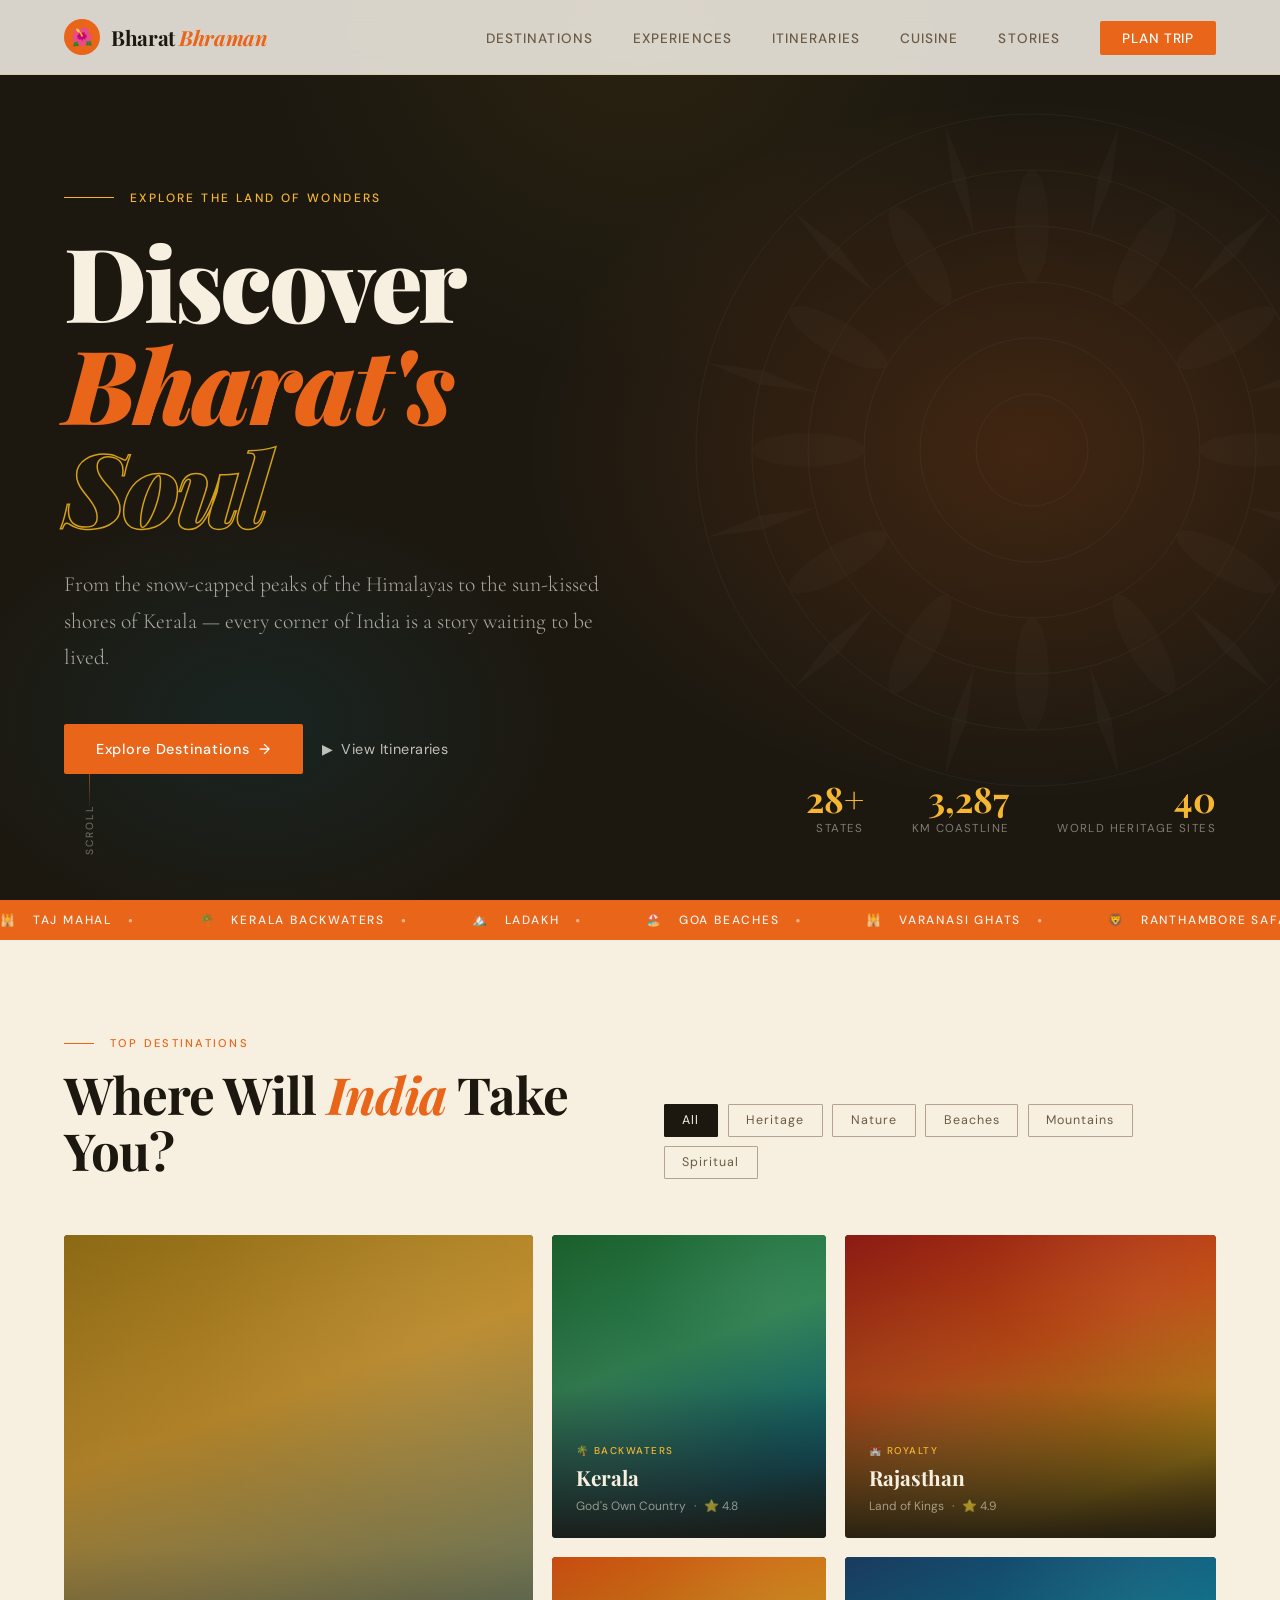
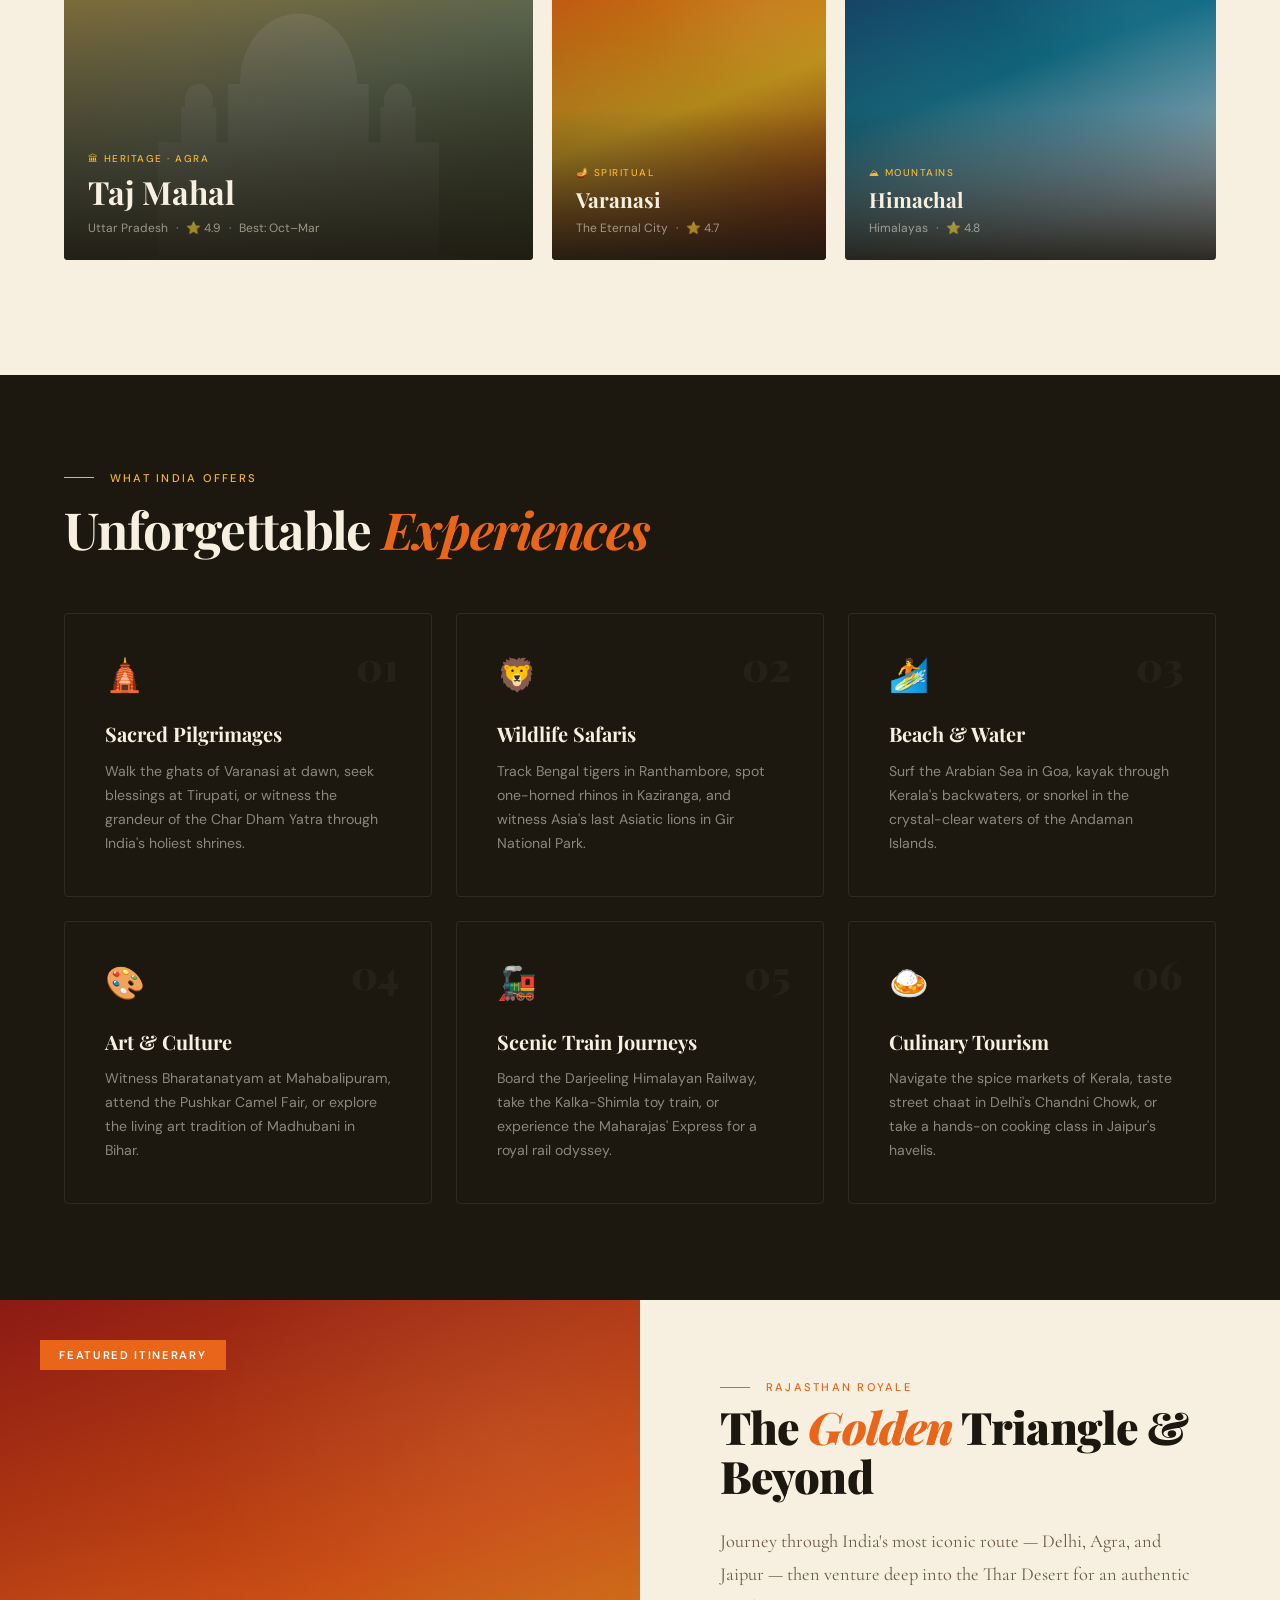
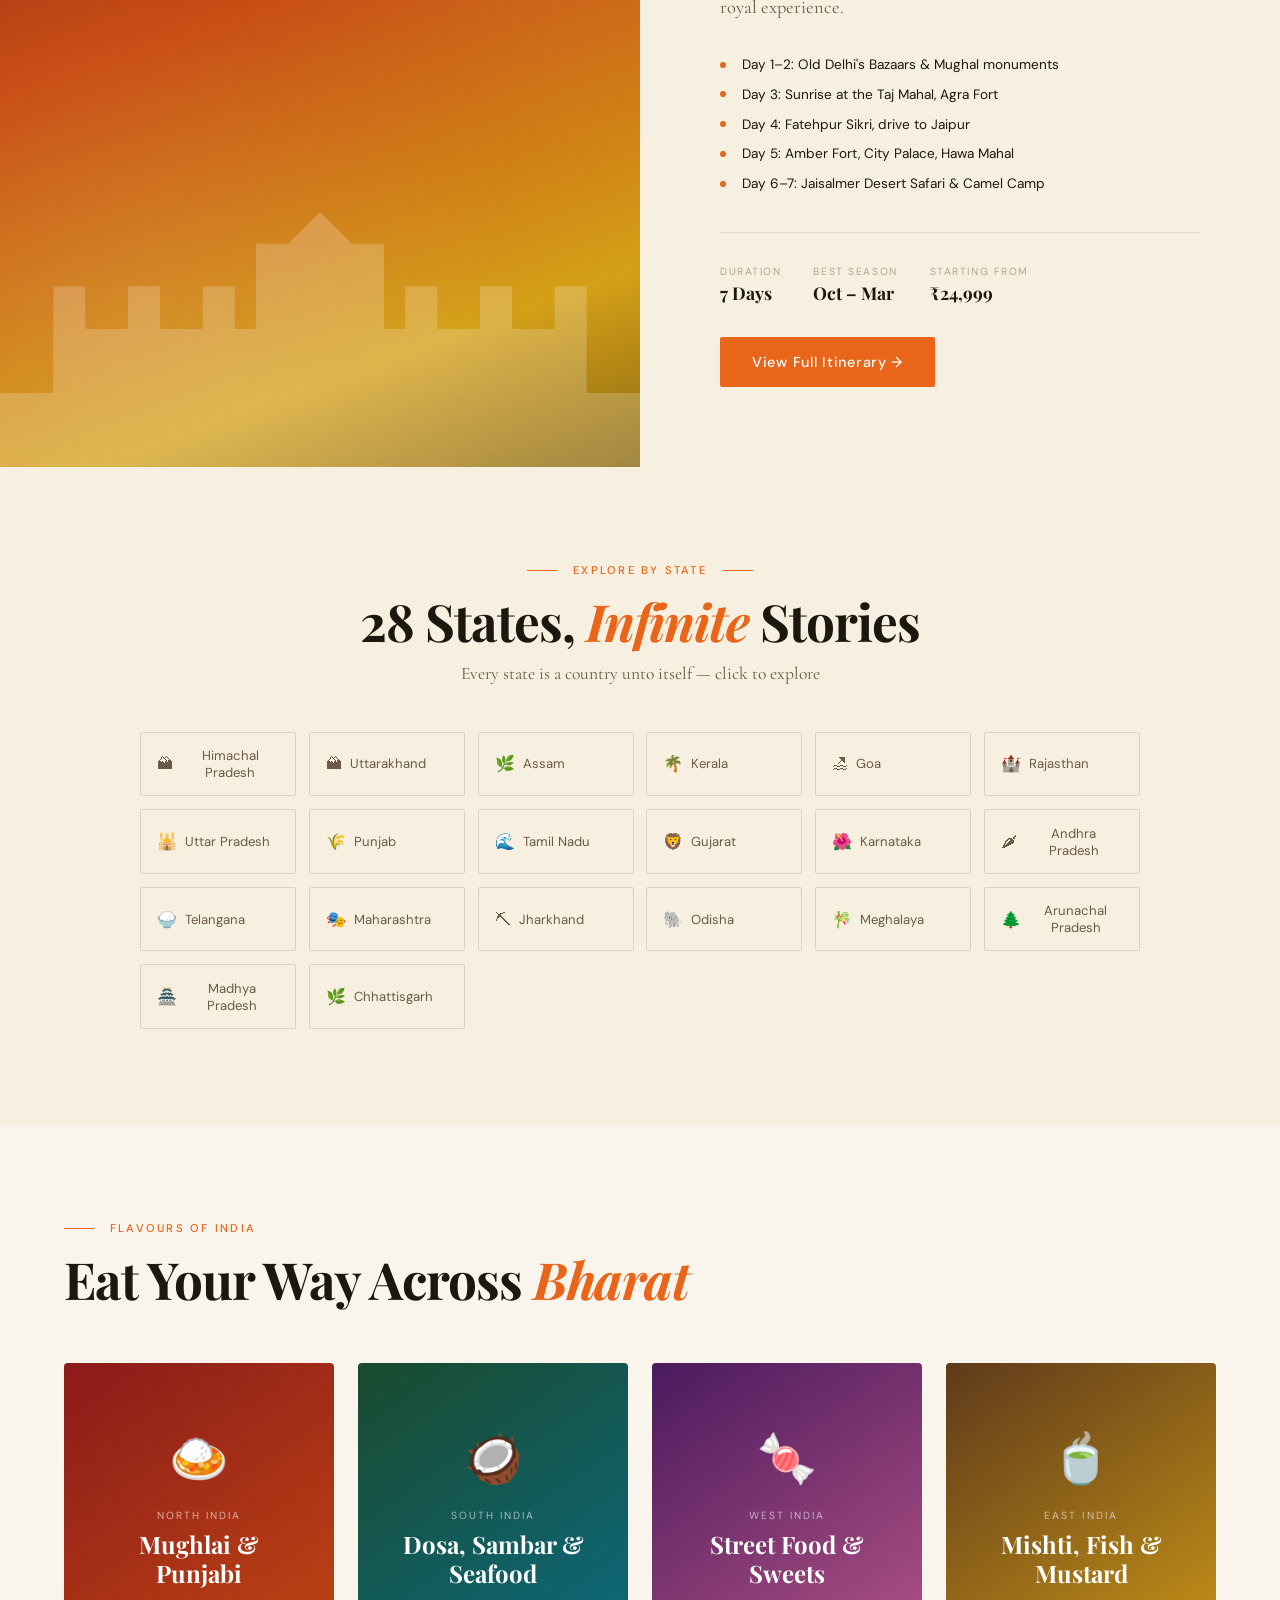
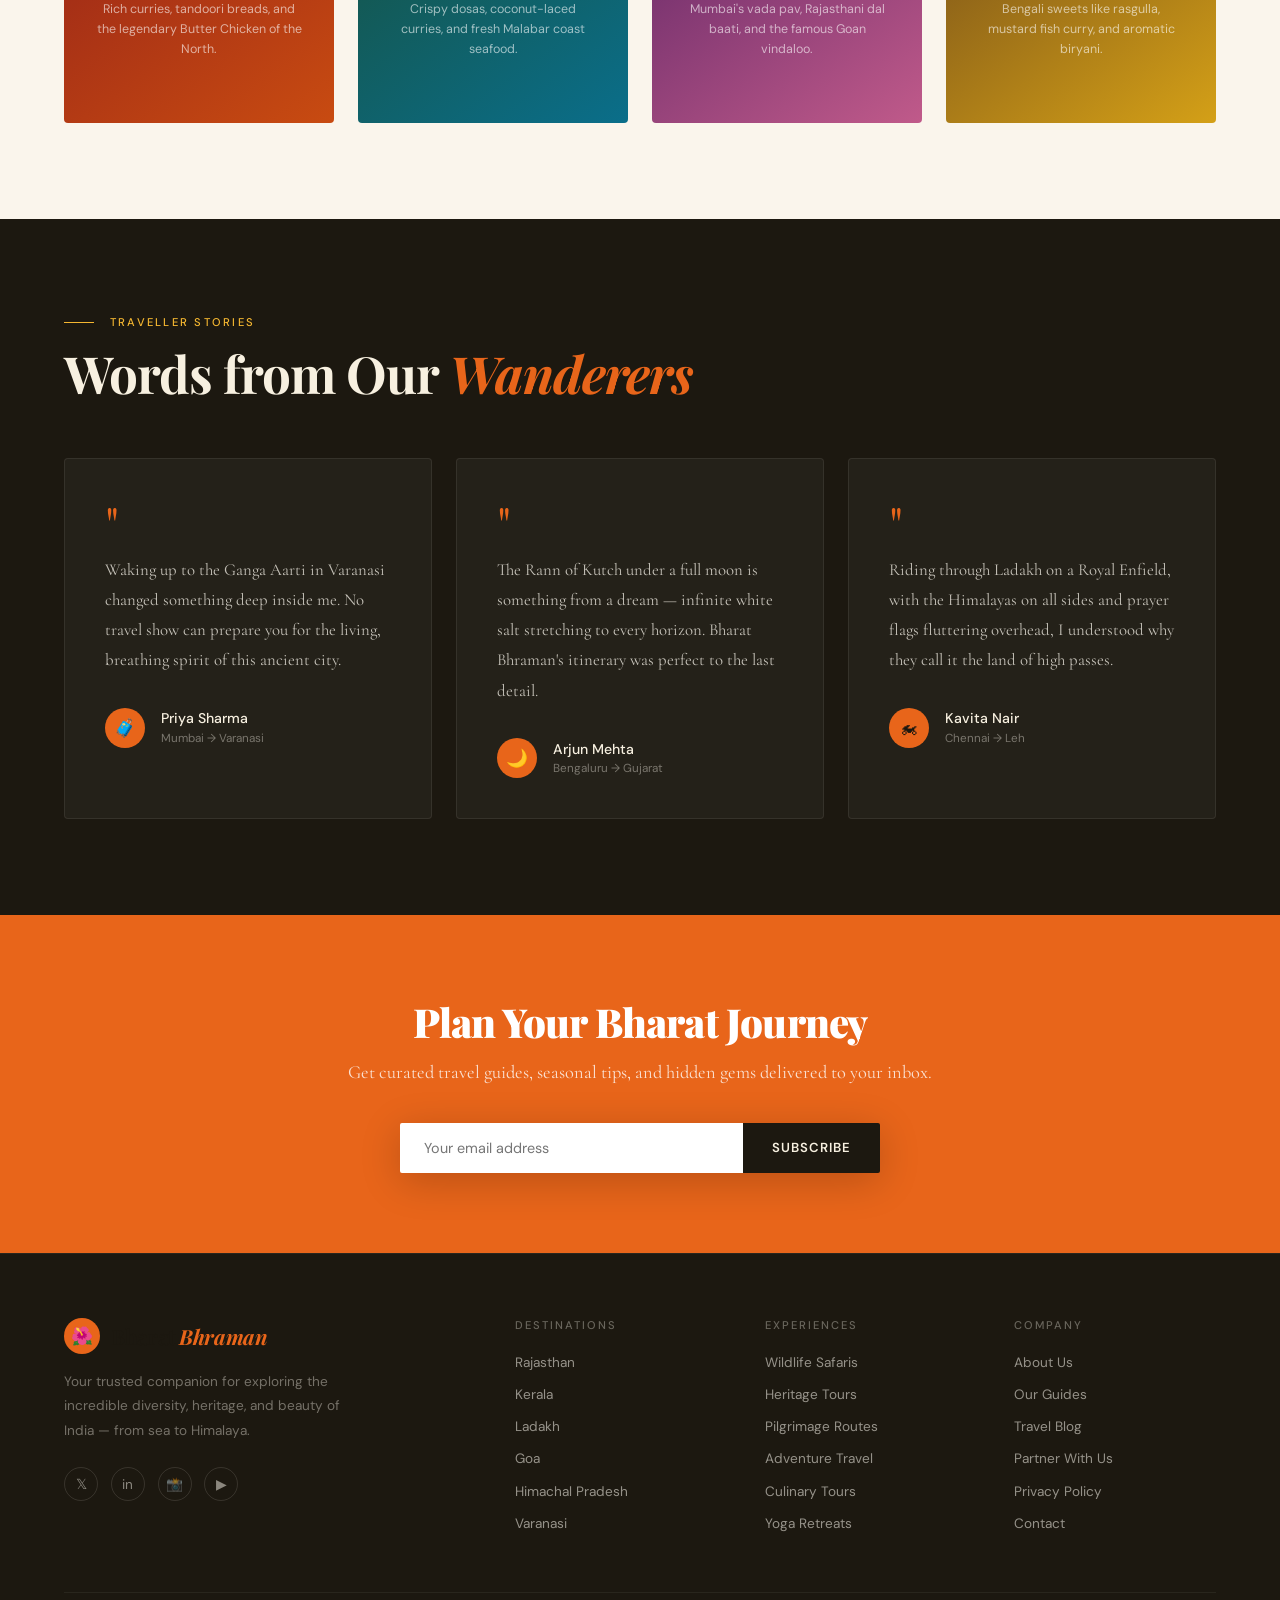
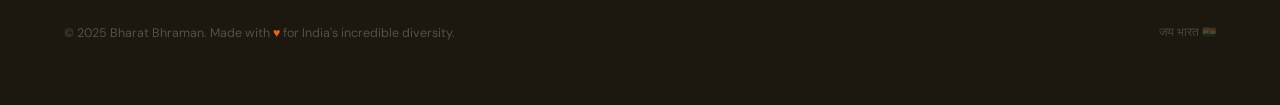
==== frontend/MAIN-PAGE/main.html @ 8e99b2f4 "Update fmt.Println message from 'Hello' to 'Goodbye'" ====
<!DOCTYPE html>
<html lang="en">
<head>
  <meta charset="UTF-8" />
  <meta name="viewport" content="width=device-width, initial-scale=1.0"/>
  <title>Bharat Bhraman — Discover Incredible India</title>
  <link href="https://fonts.googleapis.com/css2?family=Playfair+Display:ital,wght@0,400;0,700;0,900;1,400;1,700&family=Cormorant+Garamond:wght@300;400;600&family=DM+Sans:wght@300;400;500&display=swap" rel="stylesheet"/>
  <style>
    :root {
      --saffron: #E8651A;
      --deep-saffron: #C84B11;
      --gold: #D4A017;
      --turmeric: #F5B731;
      --peacock: #0A6E8A;
      --deep-teal: #064558;
      --lotus-pink: #C05A8A;
      --cream: #FAF5EC;
      --ivory: #F7F0E0;
      --charcoal: #1C1810;
      --muted: #6B5A45;
      --light-muted: #B5A28F;
    }

    *, *::before, *::after { margin: 0; padding: 0; box-sizing: border-box; }

    html { scroll-behavior: smooth; }

    body {
      font-family: 'DM Sans', sans-serif;
      background: var(--cream);
      color: var(--charcoal);
      overflow-x: hidden;
    }

    /* ─── SCROLLBAR ─── */
    ::-webkit-scrollbar { width: 6px; }
    ::-webkit-scrollbar-track { background: var(--ivory); }
    ::-webkit-scrollbar-thumb { background: var(--saffron); border-radius: 3px; }

    /* ─── NAV ─── */
    nav {
      position: fixed; top: 0; left: 0; right: 0; z-index: 100;
      padding: 1.2rem 4rem;
      display: flex; align-items: center; justify-content: space-between;
      background: rgba(250,245,236,0.85);
      backdrop-filter: blur(12px);
      border-bottom: 1px solid rgba(212,160,23,0.2);
      transition: all 0.3s;
    }

    .nav-logo {
      display: flex; align-items: center; gap: 0.7rem;
    }

    .nav-logo .logo-mark {
      width: 36px; height: 36px;
      background: var(--saffron);
      border-radius: 50%;
      display: flex; align-items: center; justify-content: center;
      font-size: 1.1rem;
    }

    .nav-logo span {
      font-family: 'Playfair Display', serif;
      font-size: 1.3rem;
      font-weight: 700;
      color: var(--charcoal);
      letter-spacing: -0.02em;
    }

    .nav-logo span em {
      color: var(--saffron);
      font-style: italic;
    }

    .nav-links {
      display: flex; gap: 2.5rem; list-style: none;
    }

    .nav-links a {
      text-decoration: none;
      font-size: 0.85rem;
      font-weight: 500;
      color: var(--muted);
      letter-spacing: 0.08em;
      text-transform: uppercase;
      transition: color 0.2s;
      position: relative;
    }

    .nav-links a::after {
      content: '';
      position: absolute; bottom: -3px; left: 0; right: 0; height: 1px;
      background: var(--saffron);
      transform: scaleX(0); transform-origin: left;
      transition: transform 0.3s;
    }

    .nav-links a:hover { color: var(--saffron); }
    .nav-links a:hover::after { transform: scaleX(1); }

    .nav-cta {
      background: var(--saffron);
      color: white !important;
      padding: 0.55rem 1.4rem;
      border-radius: 2px;
      font-weight: 500 !important;
      letter-spacing: 0.05em !important;
      transition: background 0.2s !important;
    }

    .nav-cta:hover { background: var(--deep-saffron) !important; color: white !important; }
    .nav-cta::after { display: none !important; }

    /* ─── HERO ─── */
    .hero {
      min-height: 100vh;
      display: flex; flex-direction: column; justify-content: center;
      padding: 8rem 4rem 4rem;
      position: relative;
      overflow: hidden;
      background: var(--charcoal);
    }

    .hero-bg {
      position: absolute; inset: 0;
      background:
        radial-gradient(ellipse 60% 60% at 80% 50%, rgba(232,101,26,0.18) 0%, transparent 65%),
        radial-gradient(ellipse 40% 40% at 20% 80%, rgba(10,110,138,0.15) 0%, transparent 60%),
        radial-gradient(ellipse 50% 70% at 50% 0%, rgba(212,160,23,0.08) 0%, transparent 60%);
    }

    /* Mandala decorative background */
    .hero-mandala {
      position: absolute; right: -8%; top: 50%;
      transform: translateY(-50%);
      width: 700px; height: 700px;
      opacity: 0.06;
      animation: rotateSlow 120s linear infinite;
    }

    @keyframes rotateSlow { to { transform: translateY(-50%) rotate(360deg); } }

    .hero-content {
      position: relative; z-index: 2;
      max-width: 900px;
    }

    .hero-eyebrow {
      display: flex; align-items: center; gap: 1rem;
      margin-bottom: 1.5rem;
      animation: fadeUp 0.8s ease both;
    }

    .hero-eyebrow span {
      font-size: 0.75rem;
      letter-spacing: 0.2em;
      text-transform: uppercase;
      color: var(--turmeric);
      font-weight: 500;
    }

    .eyebrow-line {
      width: 50px; height: 1px;
      background: var(--turmeric);
    }

    .hero h1 {
      font-family: 'Playfair Display', serif;
      font-size: clamp(3.5rem, 8vw, 7rem);
      font-weight: 900;
      line-height: 1;
      color: var(--ivory);
      letter-spacing: -0.03em;
      animation: fadeUp 0.9s 0.15s ease both;
    }

    .hero h1 .accent {
      color: var(--saffron);
      font-style: italic;
    }

    .hero h1 .accent2 {
      -webkit-text-stroke: 1.5px var(--gold);
      color: transparent;
      font-style: italic;
    }

    .hero-sub {
      margin-top: 1.8rem;
      font-family: 'Cormorant Garamond', serif;
      font-size: 1.35rem;
      font-weight: 300;
      color: rgba(250,245,236,0.65);
      max-width: 540px;
      line-height: 1.7;
      animation: fadeUp 1s 0.3s ease both;
    }

    .hero-actions {
      margin-top: 3rem;
      display: flex; gap: 1.2rem; align-items: center;
      animation: fadeUp 1s 0.45s ease both;
    }

    .btn-primary {
      display: inline-flex; align-items: center; gap: 0.6rem;
      background: var(--saffron);
      color: white;
      padding: 1rem 2rem;
      font-size: 0.9rem;
      font-weight: 500;
      letter-spacing: 0.05em;
      text-decoration: none;
      border-radius: 2px;
      transition: all 0.3s;
      border: none; cursor: pointer;
    }

    .btn-primary:hover {
      background: var(--deep-saffron);
      transform: translateY(-2px);
      box-shadow: 0 8px 30px rgba(232,101,26,0.4);
    }

    .btn-ghost {
      display: inline-flex; align-items: center; gap: 0.5rem;
      color: rgba(250,245,236,0.75);
      font-size: 0.9rem;
      font-weight: 400;
      text-decoration: none;
      letter-spacing: 0.03em;
      transition: color 0.2s;
    }

    .btn-ghost:hover { color: var(--turmeric); }

    .hero-stats {
      position: absolute; bottom: 4rem; right: 4rem;
      display: flex; gap: 3rem;
      animation: fadeUp 1s 0.6s ease both;
    }

    .stat { text-align: right; }
    .stat-num {
      font-family: 'Playfair Display', serif;
      font-size: 2.2rem;
      font-weight: 700;
      color: var(--turmeric);
      line-height: 1;
    }
    .stat-label {
      font-size: 0.72rem;
      letter-spacing: 0.12em;
      text-transform: uppercase;
      color: rgba(250,245,236,0.45);
      margin-top: 0.3rem;
    }

    .scroll-indicator {
      position: absolute; bottom: 4rem; left: 4rem;
      display: flex; flex-direction: column; align-items: center; gap: 0.8rem;
      animation: fadeUp 1s 0.7s ease both;
    }

    .scroll-indicator span {
      font-size: 0.65rem;
      letter-spacing: 0.2em;
      text-transform: uppercase;
      color: rgba(250,245,236,0.4);
      transform: rotate(-90deg);
      transform-origin: center;
    }

    .scroll-line {
      width: 1px; height: 60px;
      background: linear-gradient(to bottom, var(--saffron), transparent);
      animation: scrollPulse 2s ease-in-out infinite;
    }

    @keyframes scrollPulse {
      0%, 100% { opacity: 0.4; transform: scaleY(1); }
      50% { opacity: 1; transform: scaleY(1.1); }
    }

    @keyframes fadeUp {
      from { opacity: 0; transform: translateY(30px); }
      to { opacity: 1; transform: translateY(0); }
    }

    /* ─── MARQUEE STRIP ─── */
    .marquee-strip {
      background: var(--saffron);
      padding: 0.75rem 0;
      overflow: hidden;
    }

    .marquee-inner {
      display: flex; gap: 4rem;
      animation: marquee 30s linear infinite;
      white-space: nowrap;
    }

    .marquee-item {
      display: flex; align-items: center; gap: 1rem;
      font-size: 0.75rem;
      letter-spacing: 0.15em;
      text-transform: uppercase;
      font-weight: 500;
      color: rgba(255,255,255,0.9);
    }

    .marquee-dot { color: rgba(255,255,255,0.5); font-size: 0.5rem; }

    @keyframes marquee { to { transform: translateX(-50%); } }

    /* ─── SECTIONS COMMON ─── */
    section { padding: 6rem 4rem; }

    .section-label {
      display: flex; align-items: center; gap: 1rem;
      margin-bottom: 1rem;
    }

    .section-label span {
      font-size: 0.7rem;
      letter-spacing: 0.2em;
      text-transform: uppercase;
      color: var(--saffron);
      font-weight: 500;
    }

    .section-label-line {
      width: 30px; height: 1px;
      background: var(--saffron);
    }

    .section-title {
      font-family: 'Playfair Display', serif;
      font-size: clamp(2rem, 4vw, 3.2rem);
      font-weight: 700;
      line-height: 1.1;
      letter-spacing: -0.02em;
      color: var(--charcoal);
    }

    .section-title em { color: var(--saffron); font-style: italic; }

    /* ─── DESTINATIONS ─── */
    #destinations { background: var(--ivory); }

    .dest-header {
      display: flex; justify-content: space-between; align-items: flex-end;
      margin-bottom: 3.5rem;
    }

    .dest-filter {
      display: flex; gap: 0.6rem; flex-wrap: wrap;
    }

    .filter-btn {
      padding: 0.45rem 1.1rem;
      border: 1px solid var(--light-muted);
      background: transparent;
      color: var(--muted);
      font-size: 0.78rem;
      letter-spacing: 0.08em;
      cursor: pointer;
      border-radius: 1px;
      font-family: 'DM Sans', sans-serif;
      transition: all 0.2s;
    }

    .filter-btn.active, .filter-btn:hover {
      background: var(--charcoal);
      color: var(--ivory);
      border-color: var(--charcoal);
    }

    .dest-grid {
      display: grid;
      grid-template-columns: repeat(12, 1fr);
      grid-template-rows: auto;
      gap: 1.2rem;
    }

    .dest-card {
      position: relative;
      overflow: hidden;
      border-radius: 4px;
      cursor: pointer;
      background: var(--charcoal);
    }

    .dest-card:nth-child(1) { grid-column: 1/6; grid-row: 1/3; aspect-ratio: 3/4; }
    .dest-card:nth-child(2) { grid-column: 6/9; grid-row: 1; }
    .dest-card:nth-child(3) { grid-column: 9/13; grid-row: 1; }
    .dest-card:nth-child(4) { grid-column: 6/9; grid-row: 2; }
    .dest-card:nth-child(5) { grid-column: 9/13; grid-row: 2; }
    .dest-card:nth-child(6) { grid-column: 1/5; grid-row: 3; }
    .dest-card:nth-child(7) { grid-column: 5/9; grid-row: 3; }
    .dest-card:nth-child(8) { grid-column: 9/13; grid-row: 3; }

    .dest-card-img {
      width: 100%; height: 100%;
      min-height: 200px;
      object-fit: cover;
      display: block;
      transition: transform 0.6s cubic-bezier(0.25,0.46,0.45,0.94);
    }

    .dest-card:hover .dest-card-img { transform: scale(1.07); }

    .dest-card-overlay {
      position: absolute; inset: 0;
      background: linear-gradient(to top, rgba(28,24,16,0.92) 0%, rgba(28,24,16,0.2) 50%, transparent 100%);
    }

    .dest-card-body {
      position: absolute; bottom: 0; left: 0; right: 0;
      padding: 1.5rem;
    }

    .dest-tag {
      display: inline-block;
      font-size: 0.62rem;
      letter-spacing: 0.15em;
      text-transform: uppercase;
      color: var(--turmeric);
      font-weight: 500;
      margin-bottom: 0.5rem;
    }

    .dest-name {
      font-family: 'Playfair Display', serif;
      font-size: 1.3rem;
      font-weight: 700;
      color: var(--ivory);
      line-height: 1.2;
    }

    .dest-card:nth-child(1) .dest-name { font-size: 2rem; }

    .dest-meta {
      display: flex; align-items: center; gap: 0.5rem;
      margin-top: 0.5rem;
    }

    .dest-meta span {
      font-size: 0.75rem;
      color: rgba(247,240,224,0.55);
    }

    .dest-arrow {
      position: absolute; top: 1.2rem; right: 1.2rem;
      width: 32px; height: 32px;
      background: rgba(250,245,236,0.1);
      border: 1px solid rgba(250,245,236,0.2);
      border-radius: 50%;
      display: flex; align-items: center; justify-content: center;
      color: var(--ivory);
      font-size: 0.8rem;
      opacity: 0;
      transform: translate(4px,-4px);
      transition: all 0.3s;
    }

    .dest-card:hover .dest-arrow { opacity: 1; transform: translate(0,0); }

    /* ─── EXPERIENCES ─── */
    #experiences { background: var(--charcoal); }
    #experiences .section-title { color: var(--ivory); }

    .exp-grid {
      display: grid;
      grid-template-columns: repeat(3, 1fr);
      gap: 1.5rem;
      margin-top: 3.5rem;
    }

    .exp-card {
      padding: 2.5rem;
      border: 1px solid rgba(250,245,236,0.08);
      border-radius: 4px;
      transition: all 0.3s;
      position: relative;
      overflow: hidden;
    }

    .exp-card::before {
      content: '';
      position: absolute; top: 0; left: 0; right: 0; height: 2px;
      background: var(--saffron);
      transform: scaleX(0); transform-origin: left;
      transition: transform 0.4s;
    }

    .exp-card:hover {
      background: rgba(250,245,236,0.04);
      border-color: rgba(250,245,236,0.15);
      transform: translateY(-4px);
    }

    .exp-card:hover::before { transform: scaleX(1); }

    .exp-icon {
      font-size: 2rem;
      margin-bottom: 1.5rem;
      display: block;
    }

    .exp-card h3 {
      font-family: 'Playfair Display', serif;
      font-size: 1.25rem;
      color: var(--ivory);
      font-weight: 700;
      margin-bottom: 0.8rem;
    }

    .exp-card p {
      font-size: 0.88rem;
      color: rgba(250,245,236,0.5);
      line-height: 1.7;
    }

    .exp-card .exp-count {
      position: absolute; top: 2rem; right: 2rem;
      font-family: 'Playfair Display', serif;
      font-size: 2.5rem;
      font-weight: 900;
      color: rgba(250,245,236,0.04);
      line-height: 1;
    }

    /* ─── FEATURED TRIP ─── */
    #featured {
      background: var(--cream);
      display: grid;
      grid-template-columns: 1fr 1fr;
      gap: 0;
      padding: 0;
    }

    .featured-visual {
      position: relative;
      min-height: 600px;
      background: var(--deep-teal);
      overflow: hidden;
    }

    .featured-img {
      width: 100%; height: 100%;
      object-fit: cover;
      opacity: 0.7;
    }

    .featured-badge {
      position: absolute; top: 2.5rem; left: 2.5rem;
      background: var(--saffron);
      color: white;
      padding: 0.5rem 1.2rem;
      font-size: 0.7rem;
      letter-spacing: 0.15em;
      text-transform: uppercase;
      font-weight: 600;
    }

    .featured-content {
      padding: 5rem;
      display: flex;
      flex-direction: column;
      justify-content: center;
      background: var(--ivory);
    }

    .featured-content .section-label { margin-bottom: 0.5rem; }

    .featured-content h2 {
      font-family: 'Playfair Display', serif;
      font-size: 2.8rem;
      font-weight: 900;
      line-height: 1.1;
      letter-spacing: -0.02em;
      color: var(--charcoal);
      margin-bottom: 1.5rem;
    }

    .featured-content h2 em { color: var(--saffron); font-style: italic; }

    .featured-content p {
      font-family: 'Cormorant Garamond', serif;
      font-size: 1.15rem;
      color: var(--muted);
      line-height: 1.8;
      margin-bottom: 2rem;
    }

    .itinerary-list {
      display: flex; flex-direction: column; gap: 0.8rem;
      margin-bottom: 2.5rem;
    }

    .itin-item {
      display: flex; align-items: center; gap: 1rem;
      font-size: 0.85rem;
      color: var(--charcoal);
    }

    .itin-dot {
      width: 6px; height: 6px;
      background: var(--saffron);
      border-radius: 50%;
      flex-shrink: 0;
    }

    .trip-meta {
      display: flex; gap: 2rem;
      padding-top: 2rem;
      border-top: 1px solid rgba(107,90,69,0.15);
    }

    .trip-meta-item { }
    .trip-meta-item .label {
      font-size: 0.65rem;
      letter-spacing: 0.15em;
      text-transform: uppercase;
      color: var(--light-muted);
      display: block;
      margin-bottom: 0.2rem;
    }
    .trip-meta-item .value {
      font-family: 'Playfair Display', serif;
      font-size: 1.1rem;
      font-weight: 700;
      color: var(--charcoal);
    }

    /* ─── STATES MAP ─── */
    #states { background: var(--ivory); text-align: center; }

    #states .section-title { margin-bottom: 0.8rem; }
    #states > p {
      font-family: 'Cormorant Garamond', serif;
      font-size: 1.1rem;
      color: var(--muted);
      margin-bottom: 3rem;
    }

    .states-grid {
      display: grid;
      grid-template-columns: repeat(auto-fill, minmax(150px, 1fr));
      gap: 0.8rem;
      max-width: 1000px;
      margin: 0 auto;
    }

    .state-pill {
      padding: 0.9rem 1rem;
      border: 1px solid rgba(107,90,69,0.2);
      border-radius: 2px;
      font-size: 0.82rem;
      color: var(--muted);
      cursor: pointer;
      transition: all 0.2s;
      display: flex; align-items: center; gap: 0.5rem;
    }

    .state-pill:hover {
      background: var(--saffron);
      color: white;
      border-color: var(--saffron);
      transform: translateY(-2px);
    }

    .state-pill .flag { font-size: 1rem; }

    /* ─── CUISINE ─── */
    #cuisine { background: var(--cream); }

    .cuisine-grid {
      display: grid;
      grid-template-columns: repeat(4, 1fr);
      gap: 1.5rem;
      margin-top: 3.5rem;
    }

    .cuisine-card {
      position: relative;
      border-radius: 4px;
      overflow: hidden;
      aspect-ratio: 3/4;
      cursor: pointer;
    }

    .cuisine-card-inner {
      width: 100%; height: 100%;
      display: flex; flex-direction: column; align-items: center; justify-content: center;
      padding: 2rem;
      transition: transform 0.5s cubic-bezier(0.25,0.46,0.45,0.94);
    }

    .cuisine-card:hover .cuisine-card-inner { transform: scale(1.04); }

    .c1 { background: linear-gradient(145deg, #8B1A1A, #C84B11); }
    .c2 { background: linear-gradient(145deg, #1A4A2E, #0A6E8A); }
    .c3 { background: linear-gradient(145deg, #4A1A5E, #C05A8A); }
    .c4 { background: linear-gradient(145deg, #5E3A1A, #D4A017); }

    .cuisine-icon { font-size: 3rem; margin-bottom: 1.2rem; }
    .cuisine-region {
      font-size: 0.65rem;
      letter-spacing: 0.2em;
      text-transform: uppercase;
      color: rgba(255,255,255,0.6);
      margin-bottom: 0.5rem;
    }
    .cuisine-name {
      font-family: 'Playfair Display', serif;
      font-size: 1.5rem;
      font-weight: 700;
      color: white;
      text-align: center;
      line-height: 1.2;
    }
    .cuisine-desc {
      font-size: 0.78rem;
      color: rgba(255,255,255,0.6);
      text-align: center;
      margin-top: 0.8rem;
      line-height: 1.6;
    }

    /* ─── TESTIMONIALS ─── */
    #stories { background: var(--charcoal); padding: 6rem 4rem; }
    #stories .section-title { color: var(--ivory); margin-bottom: 3.5rem; }

    .stories-track {
      display: grid;
      grid-template-columns: repeat(3, 1fr);
      gap: 1.5rem;
    }

    .story-card {
      background: rgba(250,245,236,0.04);
      border: 1px solid rgba(250,245,236,0.08);
      padding: 2.5rem;
      border-radius: 4px;
      transition: all 0.3s;
    }

    .story-card:hover {
      background: rgba(250,245,236,0.07);
      transform: translateY(-3px);
    }

    .story-quote {
      font-family: 'Cormorant Garamond', serif;
      font-size: 1.05rem;
      color: rgba(250,245,236,0.75);
      line-height: 1.8;
      margin-bottom: 2rem;
    }

    .story-quote::before {
      content: '"';
      font-size: 3rem;
      color: var(--saffron);
      font-family: 'Playfair Display', serif;
      display: block;
      line-height: 1;
      margin-bottom: 0.5rem;
    }

    .story-author {
      display: flex; align-items: center; gap: 1rem;
    }

    .author-avatar {
      width: 40px; height: 40px;
      border-radius: 50%;
      background: var(--saffron);
      display: flex; align-items: center; justify-content: center;
      font-size: 1.1rem;
      flex-shrink: 0;
    }

    .author-name {
      font-weight: 500;
      font-size: 0.88rem;
      color: var(--ivory);
    }

    .author-from {
      font-size: 0.73rem;
      color: rgba(250,245,236,0.4);
      margin-top: 0.15rem;
    }

    /* ─── NEWSLETTER ─── */
    #newsletter {
      background: var(--saffron);
      padding: 5rem 4rem;
      text-align: center;
    }

    #newsletter h2 {
      font-family: 'Playfair Display', serif;
      font-size: 2.5rem;
      font-weight: 900;
      color: white;
      letter-spacing: -0.02em;
      margin-bottom: 0.8rem;
    }

    #newsletter p {
      font-family: 'Cormorant Garamond', serif;
      font-size: 1.15rem;
      color: rgba(255,255,255,0.8);
      margin-bottom: 2.5rem;
    }

    .newsletter-form {
      display: flex;
      max-width: 480px;
      margin: 0 auto;
      border-radius: 2px;
      overflow: hidden;
      box-shadow: 0 8px 40px rgba(0,0,0,0.2);
    }

    .newsletter-form input {
      flex: 1;
      padding: 1rem 1.5rem;
      border: none;
      font-size: 0.9rem;
      font-family: 'DM Sans', sans-serif;
      outline: none;
      background: white;
      color: var(--charcoal);
    }

    .newsletter-form button {
      background: var(--charcoal);
      color: var(--ivory);
      border: none;
      padding: 1rem 1.8rem;
      font-size: 0.82rem;
      font-weight: 600;
      letter-spacing: 0.08em;
      text-transform: uppercase;
      cursor: pointer;
      font-family: 'DM Sans', sans-serif;
      transition: background 0.2s;
    }

    .newsletter-form button:hover { background: var(--deep-teal); }

    /* ─── FOOTER ─── */
    footer {
      background: var(--charcoal);
      padding: 4rem;
      border-top: 1px solid rgba(250,245,236,0.06);
    }

    .footer-top {
      display: grid;
      grid-template-columns: 2fr 1fr 1fr 1fr;
      gap: 3rem;
      margin-bottom: 3rem;
    }

    .footer-brand .nav-logo { margin-bottom: 1rem; }

    .footer-brand p {
      font-size: 0.85rem;
      color: rgba(250,245,236,0.4);
      line-height: 1.8;
      max-width: 280px;
      margin-bottom: 1.5rem;
    }

    .footer-social {
      display: flex; gap: 0.8rem;
    }

    .social-link {
      width: 34px; height: 34px;
      border: 1px solid rgba(250,245,236,0.12);
      border-radius: 50%;
      display: flex; align-items: center; justify-content: center;
      color: rgba(250,245,236,0.5);
      font-size: 0.85rem;
      text-decoration: none;
      transition: all 0.2s;
    }

    .social-link:hover {
      border-color: var(--saffron);
      color: var(--saffron);
    }

    .footer-col h4 {
      font-size: 0.7rem;
      letter-spacing: 0.18em;
      text-transform: uppercase;
      color: rgba(250,245,236,0.35);
      margin-bottom: 1.2rem;
      font-weight: 500;
    }

    .footer-col ul { list-style: none; }
    .footer-col li { margin-bottom: 0.7rem; }
    .footer-col a {
      font-size: 0.85rem;
      color: rgba(250,245,236,0.55);
      text-decoration: none;
      transition: color 0.2s;
    }
    .footer-col a:hover { color: var(--saffron); }

    .footer-bottom {
      padding-top: 2rem;
      border-top: 1px solid rgba(250,245,236,0.06);
      display: flex; justify-content: space-between; align-items: center;
    }

    .footer-bottom p {
      font-size: 0.78rem;
      color: rgba(250,245,236,0.25);
    }

    .footer-bottom span { color: var(--saffron); }

    /* ─── DESTINATION IMAGES (SVG fills) ─── */
    .dest-img-wrap {
      width: 100%; height: 100%;
      position: absolute; inset: 0;
    }

    .card-bg {
      width: 100%; height: 100%;
      object-fit: cover;
      transition: transform 0.6s cubic-bezier(0.25,0.46,0.45,0.94);
      display: block;
    }

    .dest-card:hover .card-bg { transform: scale(1.07); }

    /* ─── COLOR SWATCH BACKGROUNDS ─── */
    .bg-taj { background: linear-gradient(160deg, #8B6914 0%, #C4902B 30%, #7A8B6E 70%, #4A5E3A 100%); }
    .bg-kerala { background: linear-gradient(160deg, #1A5E2A 0%, #2E8B57 40%, #0A6E8A 80%, #064558 100%); }
    .bg-rajasthan { background: linear-gradient(160deg, #8B1A14 0%, #C84B11 40%, #D4A017 80%, #8B6914 100%); }
    .bg-varanasi { background: linear-gradient(160deg, #C84B11 0%, #D4A017 50%, #8B1A14 100%); }
    .bg-himachal { background: linear-gradient(160deg, #1A3A5E 0%, #0A6E8A 40%, #B5D5E8 80%, #E8F4F8 100%); }
    .bg-goa { background: linear-gradient(160deg, #0A6E8A 0%, #00B4D8 40%, #90E0EF 70%, #CAF0F8 100%); }
    .bg-mysore { background: linear-gradient(160deg, #4A1A5E 0%, #7B2D8B 40%, #C05A8A 80%, #E88AB0 100%); }
    .bg-ladakh { background: linear-gradient(160deg, #5E3A14 0%, #8B6914 30%, #C4A84A 60%, #7A6890 100%); }

    /* Pattern overlay for destination cards */
    .dest-pattern {
      position: absolute; inset: 0;
      background-image:
        radial-gradient(circle at 20% 80%, rgba(255,255,255,0.08) 0%, transparent 50%),
        radial-gradient(circle at 80% 20%, rgba(255,255,255,0.06) 0%, transparent 40%);
    }
  </style>
</head>
<body>

  <!-- ─── NAV ─── -->
  <nav>
    <div class="nav-logo">
      <div class="logo-mark">🌺</div>
      <span>Bharat <em>Bhraman</em></span>
    </div>
    <ul class="nav-links">
      <li><a href="#destinations">Destinations</a></li>
      <li><a href="#experiences">Experiences</a></li>
      <li><a href="#featured">Itineraries</a></li>
      <li><a href="#cuisine">Cuisine</a></li>
      <li><a href="#stories">Stories</a></li>
      <li><a href="#newsletter" class="nav-cta">Plan Trip</a></li>
    </ul>
  </nav>

  <!-- ─── HERO ─── -->
  <section class="hero">
    <div class="hero-bg"></div>
    <!-- SVG Mandala -->
    <svg class="hero-mandala" viewBox="0 0 500 500" fill="none" xmlns="http://www.w3.org/2000/svg">
      <circle cx="250" cy="250" r="240" stroke="white" stroke-width="0.5"/>
      <circle cx="250" cy="250" r="200" stroke="white" stroke-width="0.5"/>
      <circle cx="250" cy="250" r="160" stroke="white" stroke-width="0.5"/>
      <circle cx="250" cy="250" r="120" stroke="white" stroke-width="0.5"/>
      <circle cx="250" cy="250" r="80" stroke="white" stroke-width="0.5"/>
      <circle cx="250" cy="250" r="40" stroke="white" stroke-width="0.5"/>
      <!-- Petals -->
      <ellipse cx="250" cy="90" rx="12" ry="40" fill="white" opacity="0.3"/>
      <ellipse cx="250" cy="90" rx="12" ry="40" fill="white" opacity="0.3" transform="rotate(30 250 250)"/>
      <ellipse cx="250" cy="90" rx="12" ry="40" fill="white" opacity="0.3" transform="rotate(60 250 250)"/>
      <ellipse cx="250" cy="90" rx="12" ry="40" fill="white" opacity="0.3" transform="rotate(90 250 250)"/>
      <ellipse cx="250" cy="90" rx="12" ry="40" fill="white" opacity="0.3" transform="rotate(120 250 250)"/>
      <ellipse cx="250" cy="90" rx="12" ry="40" fill="white" opacity="0.3" transform="rotate(150 250 250)"/>
      <ellipse cx="250" cy="90" rx="12" ry="40" fill="white" opacity="0.3" transform="rotate(180 250 250)"/>
      <ellipse cx="250" cy="90" rx="12" ry="40" fill="white" opacity="0.3" transform="rotate(210 250 250)"/>
      <ellipse cx="250" cy="90" rx="12" ry="40" fill="white" opacity="0.3" transform="rotate(240 250 250)"/>
      <ellipse cx="250" cy="90" rx="12" ry="40" fill="white" opacity="0.3" transform="rotate(270 250 250)"/>
      <ellipse cx="250" cy="90" rx="12" ry="40" fill="white" opacity="0.3" transform="rotate(300 250 250)"/>
      <ellipse cx="250" cy="90" rx="12" ry="40" fill="white" opacity="0.3" transform="rotate(330 250 250)"/>
      <!-- Diamond accents -->
      <path d="M250 10 L255 50 L250 90 L245 50 Z" fill="white" opacity="0.4" transform="rotate(15 250 250)"/>
      <path d="M250 10 L255 50 L250 90 L245 50 Z" fill="white" opacity="0.4" transform="rotate(45 250 250)"/>
      <path d="M250 10 L255 50 L250 90 L245 50 Z" fill="white" opacity="0.4" transform="rotate(75 250 250)"/>
      <path d="M250 10 L255 50 L250 90 L245 50 Z" fill="white" opacity="0.4" transform="rotate(105 250 250)"/>
      <path d="M250 10 L255 50 L250 90 L245 50 Z" fill="white" opacity="0.4" transform="rotate(135 250 250)"/>
      <path d="M250 10 L255 50 L250 90 L245 50 Z" fill="white" opacity="0.4" transform="rotate(165 250 250)"/>
      <path d="M250 10 L255 50 L250 90 L245 50 Z" fill="white" opacity="0.4" transform="rotate(195 250 250)"/>
      <path d="M250 10 L255 50 L250 90 L245 50 Z" fill="white" opacity="0.4" transform="rotate(225 250 250)"/>
      <path d="M250 10 L255 50 L250 90 L245 50 Z" fill="white" opacity="0.4" transform="rotate(255 250 250)"/>
      <path d="M250 10 L255 50 L250 90 L245 50 Z" fill="white" opacity="0.4" transform="rotate(285 250 250)"/>
      <path d="M250 10 L255 50 L250 90 L245 50 Z" fill="white" opacity="0.4" transform="rotate(315 250 250)"/>
      <path d="M250 10 L255 50 L250 90 L245 50 Z" fill="white" opacity="0.4" transform="rotate(345 250 250)"/>
    </svg>

    <div class="hero-content">
      <div class="hero-eyebrow">
        <div class="eyebrow-line"></div>
        <span>Explore The Land of Wonders</span>
      </div>
      <h1>
        Discover<br>
        <span class="accent">Bharat's</span><br>
        <span class="accent2">Soul</span>
      </h1>
      <p class="hero-sub">
        From the snow-capped peaks of the Himalayas to the sun-kissed shores of Kerala — every corner of India is a story waiting to be lived.
      </p>
      <div class="hero-actions">
        <a href="#destinations" class="btn-primary">
          Explore Destinations
          <span>→</span>
        </a>
        <a href="#featured" class="btn-ghost">
          <span>▶</span> View Itineraries
        </a>
      </div>
    </div>

    <div class="hero-stats">
      <div class="stat">
        <div class="stat-num">28+</div>
        <div class="stat-label">States</div>
      </div>
      <div class="stat">
        <div class="stat-num">3,287</div>
        <div class="stat-label">Km Coastline</div>
      </div>
      <div class="stat">
        <div class="stat-num">40</div>
        <div class="stat-label">World Heritage Sites</div>
      </div>
    </div>

    <div class="scroll-indicator">
      <div class="scroll-line"></div>
      <span>Scroll</span>
    </div>
  </section>

  <!-- ─── MARQUEE ─── -->
  <div class="marquee-strip">
    <div class="marquee-inner">
      <span class="marquee-item"><span>🕌</span> Taj Mahal <span class="marquee-dot">●</span></span>
      <span class="marquee-item"><span>🌴</span> Kerala Backwaters <span class="marquee-dot">●</span></span>
      <span class="marquee-item"><span>🏔️</span> Ladakh <span class="marquee-dot">●</span></span>
      <span class="marquee-item"><span>🏖️</span> Goa Beaches <span class="marquee-dot">●</span></span>
      <span class="marquee-item"><span>🕌</span> Varanasi Ghats <span class="marquee-dot">●</span></span>
      <span class="marquee-item"><span>🦁</span> Ranthambore Safari <span class="marquee-dot">●</span></span>
      <span class="marquee-item"><span>🏰</span> Rajasthan Forts <span class="marquee-dot">●</span></span>
      <span class="marquee-item"><span>🌸</span> Valley of Flowers <span class="marquee-dot">●</span></span>
      <!-- Duplicate for seamless loop -->
      <span class="marquee-item"><span>🕌</span> Taj Mahal <span class="marquee-dot">●</span></span>
      <span class="marquee-item"><span>🌴</span> Kerala Backwaters <span class="marquee-dot">●</span></span>
      <span class="marquee-item"><span>🏔️</span> Ladakh <span class="marquee-dot">●</span></span>
      <span class="marquee-item"><span>🏖️</span> Goa Beaches <span class="marquee-dot">●</span></span>
      <span class="marquee-item"><span>🕌</span> Varanasi Ghats <span class="marquee-dot">●</span></span>
      <span class="marquee-item"><span>🦁</span> Ranthambore Safari <span class="marquee-dot">●</span></span>
      <span class="marquee-item"><span>🏰</span> Rajasthan Forts <span class="marquee-dot">●</span></span>
      <span class="marquee-item"><span>🌸</span> Valley of Flowers <span class="marquee-dot">●</span></span>
    </div>
  </div>

  <!-- ─── DESTINATIONS ─── -->
  <section id="destinations">
    <div class="dest-header">
      <div>
        <div class="section-label">
          <div class="section-label-line"></div>
          <span>Top Destinations</span>
        </div>
        <h2 class="section-title">Where Will <em>India</em> Take You?</h2>
      </div>
      <div class="dest-filter">
        <button class="filter-btn active">All</button>
        <button class="filter-btn">Heritage</button>
        <button class="filter-btn">Nature</button>
        <button class="filter-btn">Beaches</button>
        <button class="filter-btn">Mountains</button>
        <button class="filter-btn">Spiritual</button>
      </div>
    </div>

    <div class="dest-grid">
      <!-- Card 1: Taj Mahal (Large) -->
      <div class="dest-card" onclick="window.location='#'">
        <div class="dest-img-wrap bg-taj">
          <div class="dest-pattern"></div>
          <!-- Decorative Taj silhouette -->
          <svg style="position:absolute;bottom:0;left:0;right:0;width:100%;opacity:0.15" viewBox="0 0 400 300" xmlns="http://www.w3.org/2000/svg">
            <ellipse cx="200" cy="320" rx="200" ry="30" fill="white"/>
            <rect x="80" y="200" width="240" height="120" fill="white"/>
            <rect x="140" y="150" width="120" height="60" fill="white"/>
            <ellipse cx="200" cy="150" rx="50" ry="60" fill="white"/>
            <circle cx="200" cy="100" r="8" fill="white"/>
            <rect x="100" y="170" width="30" height="50" fill="white"/>
            <ellipse cx="115" cy="165" rx="12" ry="15" fill="white"/>
            <rect x="270" y="170" width="30" height="50" fill="white"/>
            <ellipse cx="285" cy="165" rx="12" ry="15" fill="white"/>
          </svg>
        </div>
        <div class="dest-card-overlay"></div>
        <div class="dest-card-body">
          <span class="dest-tag">🏛 Heritage · Agra</span>
          <div class="dest-name">Taj Mahal</div>
          <div class="dest-meta">
            <span>Uttar Pradesh</span>
            <span>·</span>
            <span>⭐ 4.9</span>
            <span>·</span>
            <span>Best: Oct–Mar</span>
          </div>
        </div>
        <div class="dest-arrow">↗</div>
      </div>

      <!-- Card 2: Kerala -->
      <div class="dest-card" onclick="window.location='#'">
        <div class="dest-img-wrap bg-kerala"><div class="dest-pattern"></div></div>
        <div class="dest-card-overlay"></div>
        <div class="dest-card-body">
          <span class="dest-tag">🌴 Backwaters</span>
          <div class="dest-name">Kerala</div>
          <div class="dest-meta"><span>God's Own Country</span><span>·</span><span>⭐ 4.8</span></div>
        </div>
        <div class="dest-arrow">↗</div>
      </div>

      <!-- Card 3: Rajasthan -->
      <div class="dest-card" onclick="window.location='#'">
        <div class="dest-img-wrap bg-rajasthan"><div class="dest-pattern"></div></div>
        <div class="dest-card-overlay"></div>
        <div class="dest-card-body">
          <span class="dest-tag">🏰 Royalty</span>
          <div class="dest-name">Rajasthan</div>
          <div class="dest-meta"><span>Land of Kings</span><span>·</span><span>⭐ 4.9</span></div>
        </div>
        <div class="dest-arrow">↗</div>
      </div>

      <!-- Card 4: Varanasi -->
      <div class="dest-card" onclick="window.location='#'">
        <div class="dest-img-wrap bg-varanasi"><div class="dest-pattern"></div></div>
        <div class="dest-card-overlay"></div>
        <div class="dest-card-body">
          <span class="dest-tag">🪔 Spiritual</span>
          <div class="dest-name">Varanasi</div>
          <div class="dest-meta"><span>The Eternal City</span><span>·</span><span>⭐ 4.7</span></div>
        </div>
        <div class="dest-arrow">↗</div>
      </div>

      <!-- Card 5: Himachal -->
      <div class="dest-card" onclick="window.location='#'">
        <div class="dest-img-wrap bg-himachal"><div class="dest-pattern"></div></div>
        <div class="dest-card-overlay"></div>
        <div class="dest-card-body">
          <span class="dest-tag">⛰ Mountains</span>
          <div class="dest-name">Himachal</div>
          <div class="dest-meta"><span>Himalayas</span><span>·</span><span>⭐ 4.8</span></div>
        </div>
        <div class="dest-arrow">↗</div>
      </div>

      <!-- Card 6: Goa -->
      <div class="dest-card" onclick="window.location='#'">
        <div class="dest-img-wrap bg-goa"><div class="dest-pattern"></div></div>
        <div class="dest-card-overlay"></div>
        <div class="dest-card-body">
          <span class="dest-tag">🏖 Beaches</span>
          <div class="dest-name">Goa</div>
          <div class="dest-meta"><span>Pearl of the Orient</span><span>·</span><span>⭐ 4.8</span></div>
        </div>
        <div class="dest-arrow">↗</div>
      </div>

      <!-- Card 7: Mysore -->
      <div class="dest-card" onclick="window.location='#'">
        <div class="dest-img-wrap bg-mysore"><div class="dest-pattern"></div></div>
        <div class="dest-card-overlay"></div>
        <div class="dest-card-body">
          <span class="dest-tag">👑 Palaces</span>
          <div class="dest-name">Mysore</div>
          <div class="dest-meta"><span>City of Palaces</span><span>·</span><span>⭐ 4.7</span></div>
        </div>
        <div class="dest-arrow">↗</div>
      </div>

      <!-- Card 8: Ladakh -->
      <div class="dest-card" onclick="window.location='#'">
        <div class="dest-img-wrap bg-ladakh"><div class="dest-pattern"></div></div>
        <div class="dest-card-overlay"></div>
        <div class="dest-card-body">
          <span class="dest-tag">🏔 Adventure</span>
          <div class="dest-name">Ladakh</div>
          <div class="dest-meta"><span>Land of High Passes</span><span>·</span><span>⭐ 4.9</span></div>
        </div>
        <div class="dest-arrow">↗</div>
      </div>
    </div>
  </section>

  <!-- ─── EXPERIENCES ─── -->
  <section id="experiences">
    <div class="section-label">
      <div class="section-label-line" style="background:var(--turmeric)"></div>
      <span style="color:var(--turmeric)">What India Offers</span>
    </div>
    <h2 class="section-title" style="color:var(--ivory)">Unforgettable <em>Experiences</em></h2>

    <div class="exp-grid">
      <div class="exp-card">
        <span class="exp-count">01</span>
        <span class="exp-icon">🛕</span>
        <h3>Sacred Pilgrimages</h3>
        <p>Walk the ghats of Varanasi at dawn, seek blessings at Tirupati, or witness the grandeur of the Char Dham Yatra through India's holiest shrines.</p>
      </div>
      <div class="exp-card">
        <span class="exp-count">02</span>
        <span class="exp-icon">🦁</span>
        <h3>Wildlife Safaris</h3>
        <p>Track Bengal tigers in Ranthambore, spot one-horned rhinos in Kaziranga, and witness Asia's last Asiatic lions in Gir National Park.</p>
      </div>
      <div class="exp-card">
        <span class="exp-count">03</span>
        <span class="exp-icon">🏄</span>
        <h3>Beach & Water</h3>
        <p>Surf the Arabian Sea in Goa, kayak through Kerala's backwaters, or snorkel in the crystal-clear waters of the Andaman Islands.</p>
      </div>
      <div class="exp-card">
        <span class="exp-count">04</span>
        <span class="exp-icon">🎨</span>
        <h3>Art & Culture</h3>
        <p>Witness Bharatanatyam at Mahabalipuram, attend the Pushkar Camel Fair, or explore the living art tradition of Madhubani in Bihar.</p>
      </div>
      <div class="exp-card">
        <span class="exp-count">05</span>
        <span class="exp-icon">🚂</span>
        <h3>Scenic Train Journeys</h3>
        <p>Board the Darjeeling Himalayan Railway, take the Kalka-Shimla toy train, or experience the Maharajas' Express for a royal rail odyssey.</p>
      </div>
      <div class="exp-card">
        <span class="exp-count">06</span>
        <span class="exp-icon">🍛</span>
        <h3>Culinary Tourism</h3>
        <p>Navigate the spice markets of Kerala, taste street chaat in Delhi's Chandni Chowk, or take a hands-on cooking class in Jaipur's havelis.</p>
      </div>
    </div>
  </section>

  <!-- ─── FEATURED TRIP ─── -->
  <section id="featured" style="padding:0; display:grid; grid-template-columns:1fr 1fr;">
    <div class="featured-visual bg-rajasthan" style="position:relative; min-height:600px; overflow:hidden;">
      <div class="dest-pattern"></div>
      <div class="featured-badge">FEATURED ITINERARY</div>
      <!-- Decorative fort silhouette -->
      <svg style="position:absolute;bottom:0;width:100%;opacity:0.2" viewBox="0 0 600 250" xmlns="http://www.w3.org/2000/svg">
        <rect x="0" y="180" width="600" height="70" fill="white"/>
        <rect x="50" y="120" width="500" height="60" fill="white"/>
        <rect x="50" y="80" width="30" height="40" fill="white"/>
        <rect x="120" y="80" width="30" height="40" fill="white"/>
        <rect x="190" y="80" width="30" height="40" fill="white"/>
        <rect x="380" y="80" width="30" height="40" fill="white"/>
        <rect x="450" y="80" width="30" height="40" fill="white"/>
        <rect x="520" y="80" width="30" height="40" fill="white"/>
        <rect x="240" y="40" width="120" height="80" fill="white"/>
        <path d="M270 40 L300 10 L330 40 Z" fill="white"/>
        <circle cx="300" cy="35" r="5" fill="white"/>
      </svg>
    </div>

    <div class="featured-content">
      <div class="section-label">
        <div class="section-label-line"></div>
        <span>Rajasthan Royale</span>
      </div>
      <h2>The <em>Golden</em> Triangle & Beyond</h2>
      <p>
        Journey through India's most iconic route — Delhi, Agra, and Jaipur — then venture deep into the Thar Desert for an authentic royal experience.
      </p>

      <div class="itinerary-list">
        <div class="itin-item"><div class="itin-dot"></div><span>Day 1–2: Old Delhi's Bazaars & Mughal monuments</span></div>
        <div class="itin-item"><div class="itin-dot"></div><span>Day 3: Sunrise at the Taj Mahal, Agra Fort</span></div>
        <div class="itin-item"><div class="itin-dot"></div><span>Day 4: Fatehpur Sikri, drive to Jaipur</span></div>
        <div class="itin-item"><div class="itin-dot"></div><span>Day 5: Amber Fort, City Palace, Hawa Mahal</span></div>
        <div class="itin-item"><div class="itin-dot"></div><span>Day 6–7: Jaisalmer Desert Safari & Camel Camp</span></div>
      </div>

      <div class="trip-meta">
        <div class="trip-meta-item">
          <span class="label">Duration</span>
          <span class="value">7 Days</span>
        </div>
        <div class="trip-meta-item">
          <span class="label">Best Season</span>
          <span class="value">Oct – Mar</span>
        </div>
        <div class="trip-meta-item">
          <span class="label">Starting From</span>
          <span class="value">₹24,999</span>
        </div>
      </div>

      <div style="margin-top:2rem;">
        <a href="#" class="btn-primary" style="display:inline-flex;">
          View Full Itinerary →
        </a>
      </div>
    </div>
  </section>

  <!-- ─── STATES ─── -->
  <section id="states">
    <div class="section-label" style="justify-content:center">
      <div class="section-label-line"></div>
      <span>Explore by State</span>
      <div class="section-label-line"></div>
    </div>
    <h2 class="section-title">28 States, <em>Infinite</em> Stories</h2>
    <p>Every state is a country unto itself — click to explore</p>

    <div class="states-grid">
      <div class="state-pill"><span class="flag">🏔</span> Himachal Pradesh</div>
      <div class="state-pill"><span class="flag">🏔</span> Uttarakhand</div>
      <div class="state-pill"><span class="flag">🌿</span> Assam</div>
      <div class="state-pill"><span class="flag">🌴</span> Kerala</div>
      <div class="state-pill"><span class="flag">🏖</span> Goa</div>
      <div class="state-pill"><span class="flag">🏰</span> Rajasthan</div>
      <div class="state-pill"><span class="flag">🕌</span> Uttar Pradesh</div>
      <div class="state-pill"><span class="flag">🌾</span> Punjab</div>
      <div class="state-pill"><span class="flag">🌊</span> Tamil Nadu</div>
      <div class="state-pill"><span class="flag">🦁</span> Gujarat</div>
      <div class="state-pill"><span class="flag">🌺</span> Karnataka</div>
      <div class="state-pill"><span class="flag">🌶</span> Andhra Pradesh</div>
      <div class="state-pill"><span class="flag">🍚</span> Telangana</div>
      <div class="state-pill"><span class="flag">🎭</span> Maharashtra</div>
      <div class="state-pill"><span class="flag">⛏</span> Jharkhand</div>
      <div class="state-pill"><span class="flag">🐘</span> Odisha</div>
      <div class="state-pill"><span class="flag">🎋</span> Meghalaya</div>
      <div class="state-pill"><span class="flag">🌲</span> Arunachal Pradesh</div>
      <div class="state-pill"><span class="flag">🏯</span> Madhya Pradesh</div>
      <div class="state-pill"><span class="flag">🌿</span> Chhattisgarh</div>
    </div>
  </section>

  <!-- ─── CUISINE ─── -->
  <section id="cuisine">
    <div class="section-label">
      <div class="section-label-line"></div>
      <span>Flavours of India</span>
    </div>
    <h2 class="section-title">Eat Your Way Across <em>Bharat</em></h2>

    <div class="cuisine-grid">
      <div class="cuisine-card">
        <div class="cuisine-card-inner c1">
          <span class="cuisine-icon">🍛</span>
          <div class="cuisine-region">North India</div>
          <div class="cuisine-name">Mughlai & Punjabi</div>
          <div class="cuisine-desc">Rich curries, tandoori breads, and the legendary Butter Chicken of the North.</div>
        </div>
      </div>
      <div class="cuisine-card">
        <div class="cuisine-card-inner c2">
          <span class="cuisine-icon">🥥</span>
          <div class="cuisine-region">South India</div>
          <div class="cuisine-name">Dosa, Sambar & Seafood</div>
          <div class="cuisine-desc">Crispy dosas, coconut-laced curries, and fresh Malabar coast seafood.</div>
        </div>
      </div>
      <div class="cuisine-card">
        <div class="cuisine-card-inner c3">
          <span class="cuisine-icon">🍬</span>
          <div class="cuisine-region">West India</div>
          <div class="cuisine-name">Street Food & Sweets</div>
          <div class="cuisine-desc">Mumbai's vada pav, Rajasthani dal baati, and the famous Goan vindaloo.</div>
        </div>
      </div>
      <div class="cuisine-card">
        <div class="cuisine-card-inner c4">
          <span class="cuisine-icon">🍵</span>
          <div class="cuisine-region">East India</div>
          <div class="cuisine-name">Mishti, Fish & Mustard</div>
          <div class="cuisine-desc">Bengali sweets like rasgulla, mustard fish curry, and aromatic biryani.</div>
        </div>
      </div>
    </div>
  </section>

  <!-- ─── TRAVELLER STORIES ─── -->
  <section id="stories">
    <div class="section-label">
      <div class="section-label-line" style="background:var(--turmeric)"></div>
      <span style="color:var(--turmeric)">Traveller Stories</span>
    </div>
    <h2 class="section-title" style="color:var(--ivory)">Words from Our <em>Wanderers</em></h2>

    <div class="stories-track">
      <div class="story-card">
        <div class="story-quote">
          Waking up to the Ganga Aarti in Varanasi changed something deep inside me. No travel show can prepare you for the living, breathing spirit of this ancient city.
        </div>
        <div class="story-author">
          <div class="author-avatar">🧳</div>
          <div>
            <div class="author-name">Priya Sharma</div>
            <div class="author-from">Mumbai → Varanasi</div>
          </div>
        </div>
      </div>

      <div class="story-card">
        <div class="story-quote">
          The Rann of Kutch under a full moon is something from a dream — infinite white salt stretching to every horizon. Bharat Bhraman's itinerary was perfect to the last detail.
        </div>
        <div class="story-author">
          <div class="author-avatar">🌙</div>
          <div>
            <div class="author-name">Arjun Mehta</div>
            <div class="author-from">Bengaluru → Gujarat</div>
          </div>
        </div>
      </div>

      <div class="story-card">
        <div class="story-quote">
          Riding through Ladakh on a Royal Enfield, with the Himalayas on all sides and prayer flags fluttering overhead, I understood why they call it the land of high passes.
        </div>
        <div class="story-author">
          <div class="author-avatar">🏍</div>
          <div>
            <div class="author-name">Kavita Nair</div>
            <div class="author-from">Chennai → Leh</div>
          </div>
        </div>
      </div>
    </div>
  </section>

  <!-- ─── NEWSLETTER ─── -->
  <section id="newsletter">
    <h2>Plan Your Bharat Journey</h2>
    <p>Get curated travel guides, seasonal tips, and hidden gems delivered to your inbox.</p>
    <div class="newsletter-form">
      <input type="email" placeholder="Your email address"/>
      <button type="button">Subscribe</button>
    </div>
  </section>

  <!-- ─── FOOTER ─── -->
  <footer>
    <div class="footer-top">
      <div class="footer-brand">
        <div class="nav-logo">
          <div class="logo-mark">🌺</div>
          <span>Bharat <em>Bhraman</em></span>
        </div>
        <p>Your trusted companion for exploring the incredible diversity, heritage, and beauty of India — from sea to Himalaya.</p>
        <div class="footer-social">
          <a href="#" class="social-link">𝕏</a>
          <a href="#" class="social-link">in</a>
          <a href="#" class="social-link">📸</a>
          <a href="#" class="social-link">▶</a>
        </div>
      </div>

      <div class="footer-col">
        <h4>Destinations</h4>
        <ul>
          <li><a href="#">Rajasthan</a></li>
          <li><a href="#">Kerala</a></li>
          <li><a href="#">Ladakh</a></li>
          <li><a href="#">Goa</a></li>
          <li><a href="#">Himachal Pradesh</a></li>
          <li><a href="#">Varanasi</a></li>
        </ul>
      </div>

      <div class="footer-col">
        <h4>Experiences</h4>
        <ul>
          <li><a href="#">Wildlife Safaris</a></li>
          <li><a href="#">Heritage Tours</a></li>
          <li><a href="#">Pilgrimage Routes</a></li>
          <li><a href="#">Adventure Travel</a></li>
          <li><a href="#">Culinary Tours</a></li>
          <li><a href="#">Yoga Retreats</a></li>
        </ul>
      </div>

      <div class="footer-col">
        <h4>Company</h4>
        <ul>
          <li><a href="#">About Us</a></li>
          <li><a href="#">Our Guides</a></li>
          <li><a href="#">Travel Blog</a></li>
          <li><a href="#">Partner With Us</a></li>
          <li><a href="#">Privacy Policy</a></li>
          <li><a href="#">Contact</a></li>
        </ul>
      </div>
    </div>

    <div class="footer-bottom">
      <p>© 2025 Bharat Bhraman. Made with <span>♥</span> for India's incredible diversity.</p>
      <p style="color:rgba(250,245,236,0.2); font-size:0.72rem;">जय भारत 🇮🇳</p>
    </div>
  </footer>

  <script>
    // Filter buttons
    document.querySelectorAll('.filter-btn').forEach(btn => {
      btn.addEventListener('click', function() {
        document.querySelectorAll('.filter-btn').forEach(b => b.classList.remove('active'));
        this.classList.add('active');
      });
    });

    // Nav scroll effect
    window.addEventListener('scroll', () => {
      const nav = document.querySelector('nav');
      if (window.scrollY > 60) {
        nav.style.boxShadow = '0 4px 30px rgba(28,24,16,0.08)';
      } else {
        nav.style.boxShadow = 'none';
      }
    });

    // Scroll reveal
    const observer = new IntersectionObserver((entries) => {
      entries.forEach(entry => {
        if (entry.isIntersecting) {
          entry.target.style.opacity = '1';
          entry.target.style.transform = 'translateY(0)';
        }
      });
    }, { threshold: 0.1 });

    document.querySelectorAll('.dest-card, .exp-card, .cuisine-card, .story-card, .state-pill').forEach(el => {
      el.style.opacity = '0';
      el.style.transform = 'translateY(20px)';
      el.style.transition = 'opacity 0.6s ease, transform 0.6s ease';
      observer.observe(el);
    });

    // Newsletter
    document.querySelector('.newsletter-form button').addEventListener('click', function() {
      const input = document.querySelector('.newsletter-form input');
      if (input.value.includes('@')) {
        this.textContent = '✓ Subscribed!';
        this.style.background = '#1A5E2A';
        input.value = '';
        setTimeout(() => {
          this.textContent = 'Subscribe';
          this.style.background = '';
        }, 3000);
      }
    });
  </script>
</body>
</html>
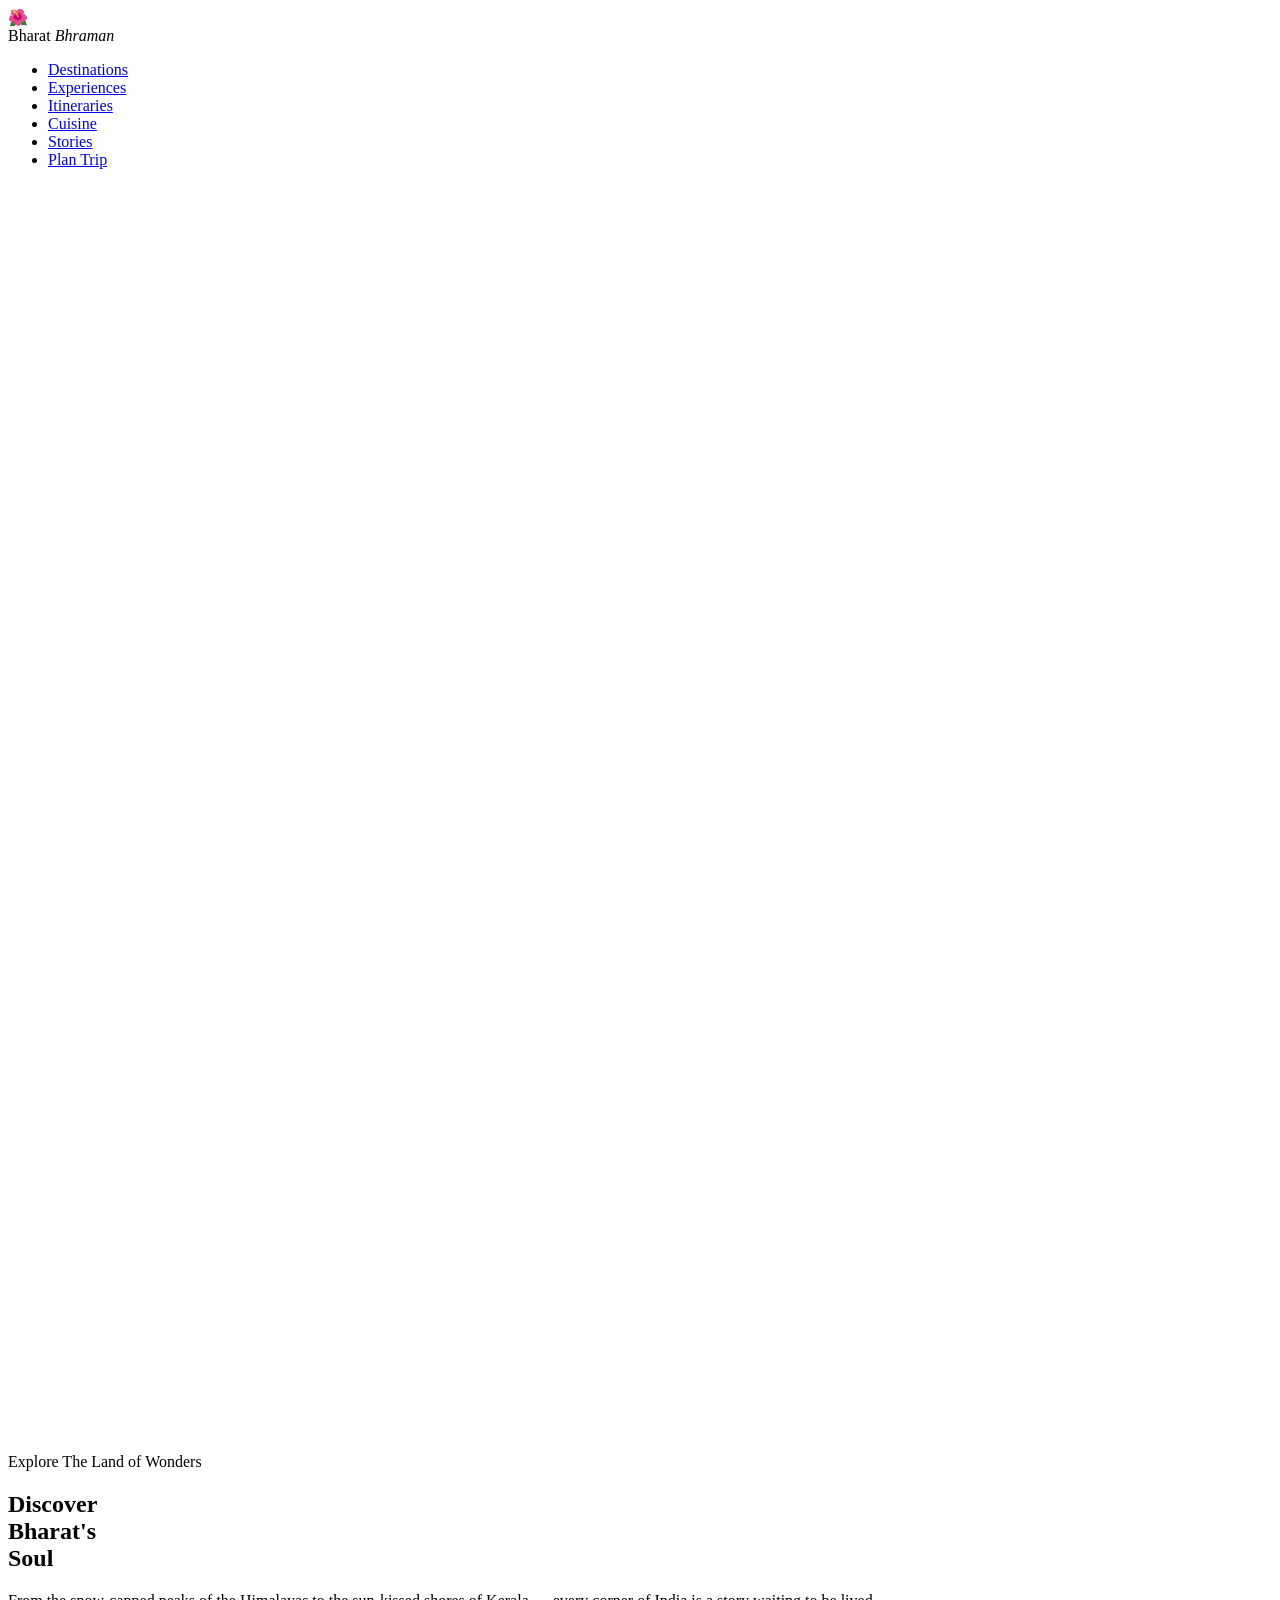
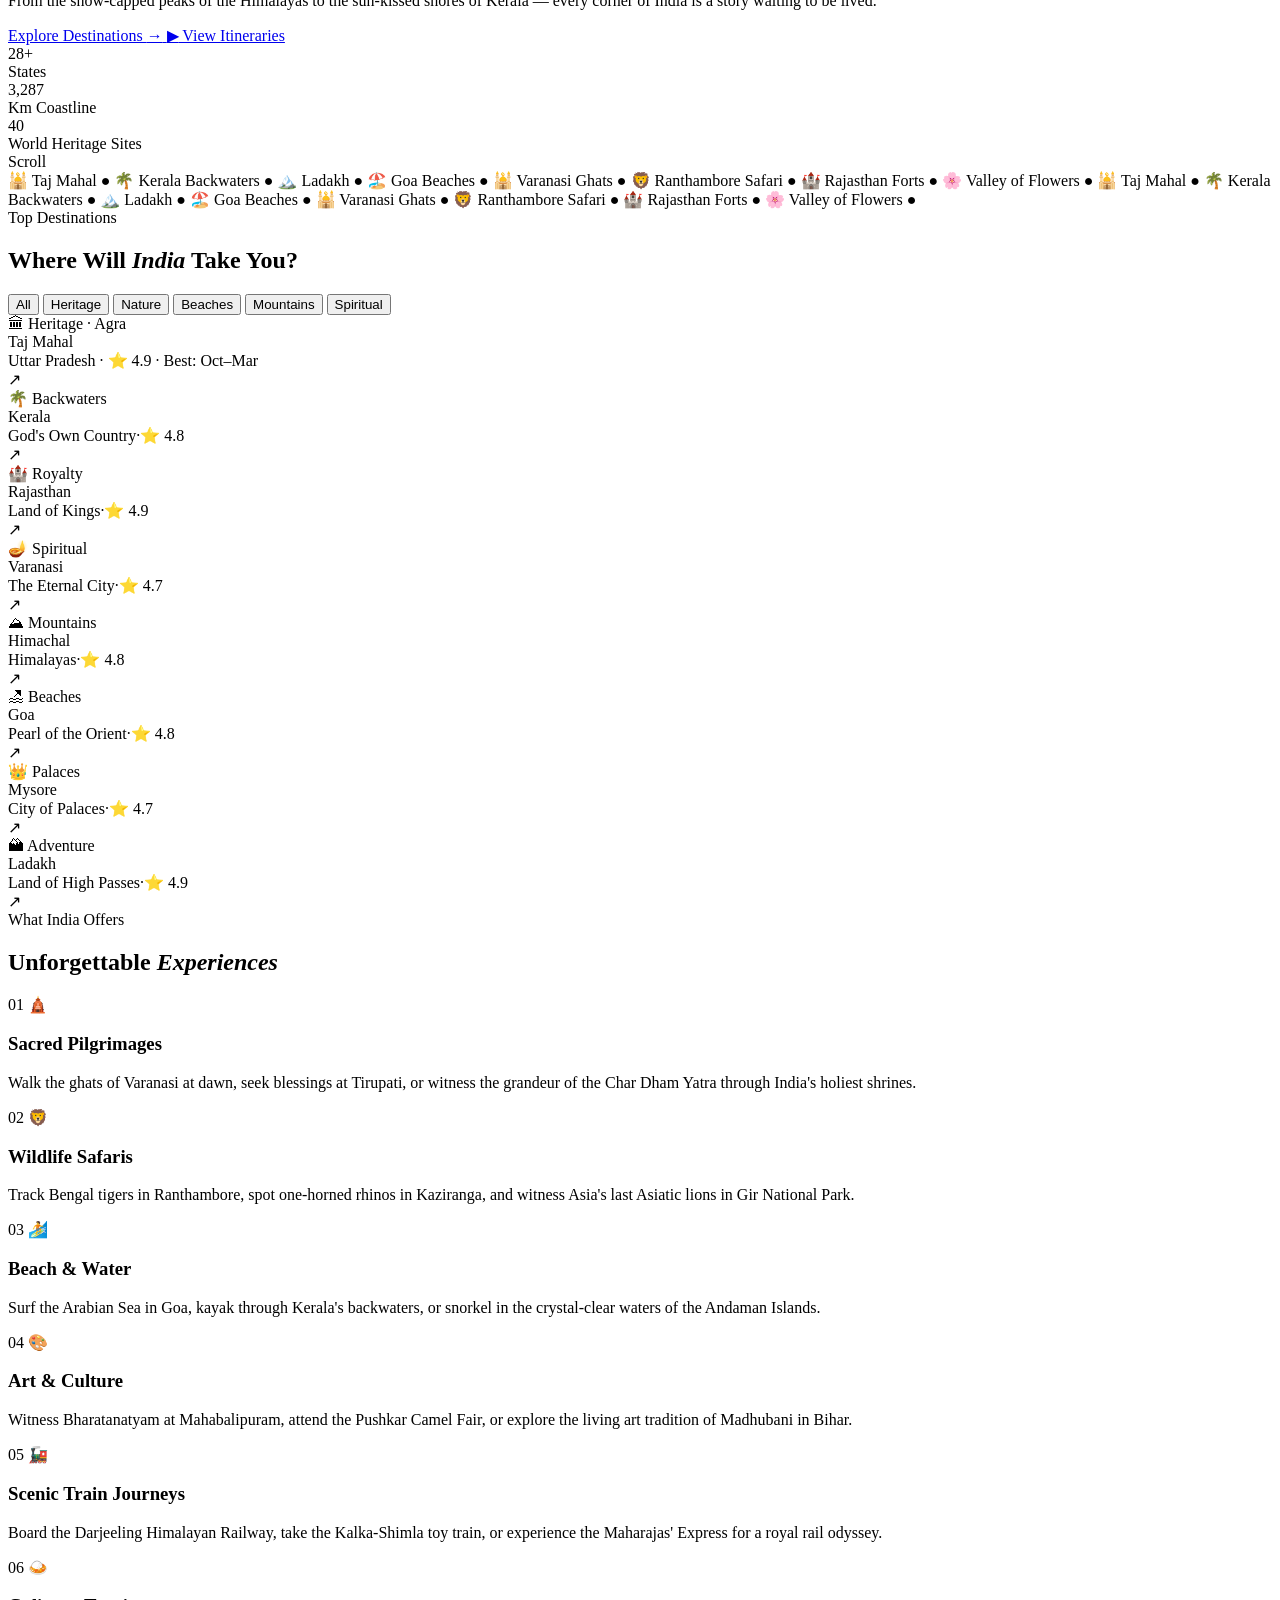
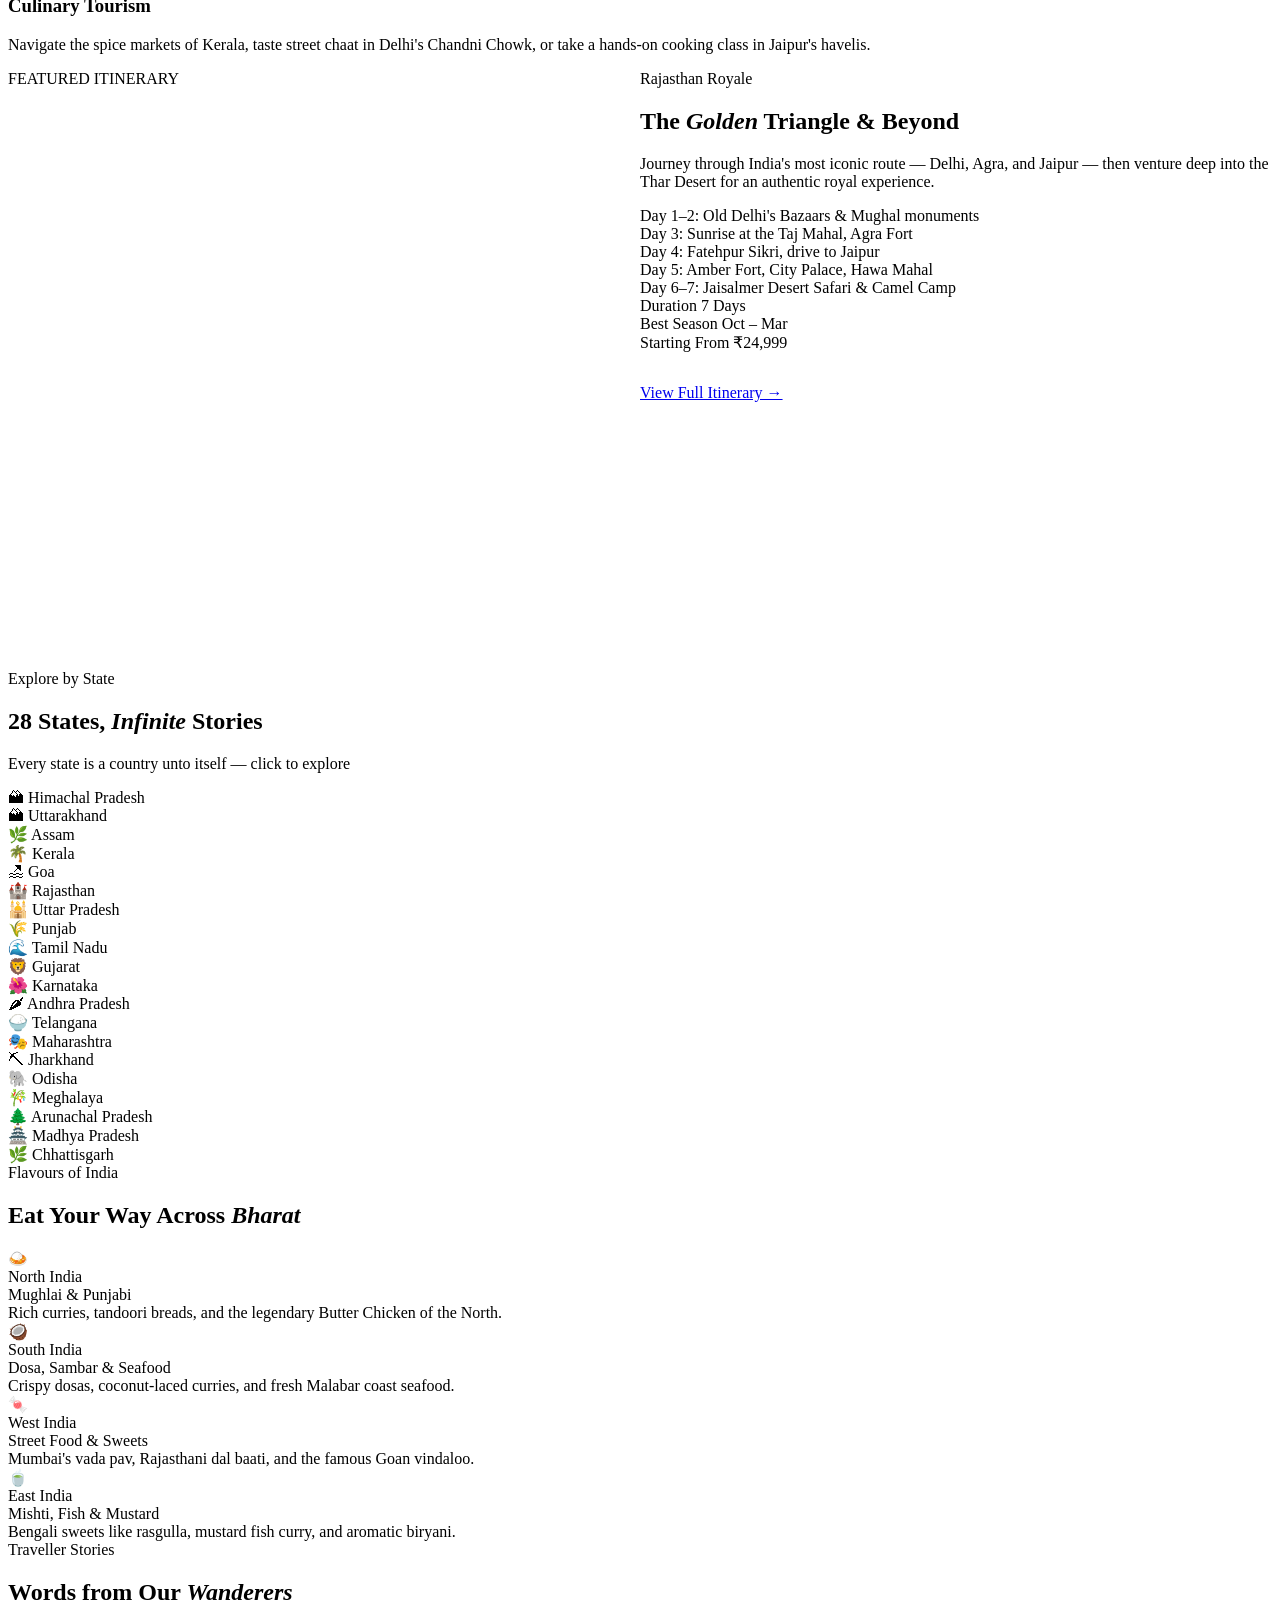
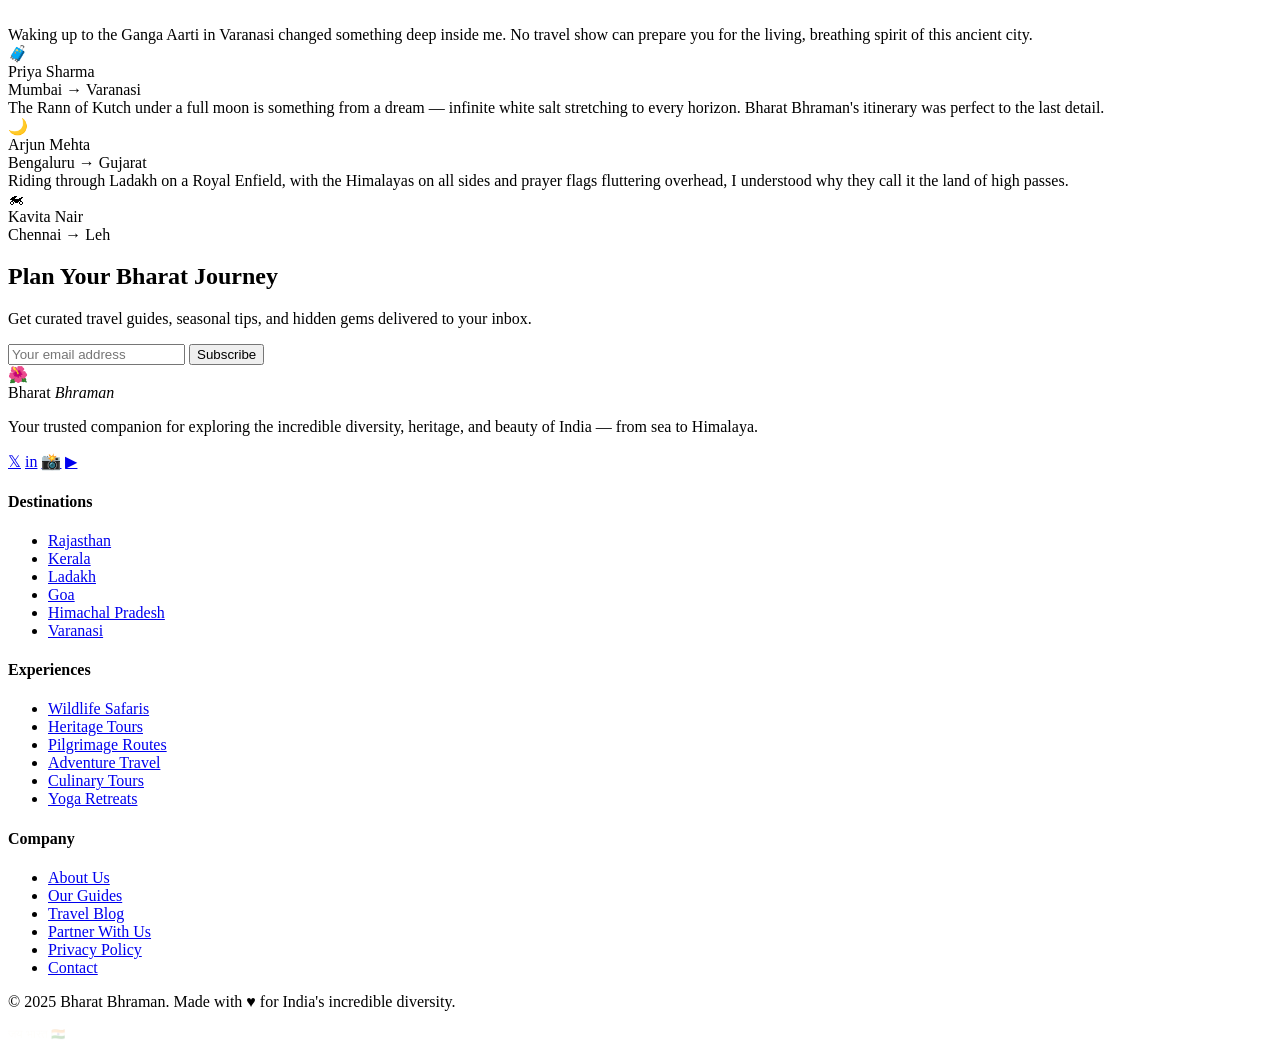
==== commit 4337bc41: "Refactor main.html to use external CSS and JS Removed inline CSS styles and JavaScript functions fro" ====
--- a/frontend/MAIN-PAGE/main.html
+++ b/frontend/MAIN-PAGE/main.html
@@ -5,965 +5,9 @@
   <meta name="viewport" content="width=device-width, initial-scale=1.0"/>
   <title>Bharat Bhraman — Discover Incredible India</title>
   <link href="https://fonts.googleapis.com/css2?family=Playfair+Display:ital,wght@0,400;0,700;0,900;1,400;1,700&family=Cormorant+Garamond:wght@300;400;600&family=DM+Sans:wght@300;400;500&display=swap" rel="stylesheet"/>
-  <style>
-    :root {
-      --saffron: #E8651A;
-      --deep-saffron: #C84B11;
-      --gold: #D4A017;
-      --turmeric: #F5B731;
-      --peacock: #0A6E8A;
-      --deep-teal: #064558;
-      --lotus-pink: #C05A8A;
-      --cream: #FAF5EC;
-      --ivory: #F7F0E0;
-      --charcoal: #1C1810;
-      --muted: #6B5A45;
-      --light-muted: #B5A28F;
-    }
-
-    *, *::before, *::after { margin: 0; padding: 0; box-sizing: border-box; }
-
-    html { scroll-behavior: smooth; }
-
-    body {
-      font-family: 'DM Sans', sans-serif;
-      background: var(--cream);
-      color: var(--charcoal);
-      overflow-x: hidden;
-    }
-
-    /* ─── SCROLLBAR ─── */
-    ::-webkit-scrollbar { width: 6px; }
-    ::-webkit-scrollbar-track { background: var(--ivory); }
-    ::-webkit-scrollbar-thumb { background: var(--saffron); border-radius: 3px; }
-
-    /* ─── NAV ─── */
-    nav {
-      position: fixed; top: 0; left: 0; right: 0; z-index: 100;
-      padding: 1.2rem 4rem;
-      display: flex; align-items: center; justify-content: space-between;
-      background: rgba(250,245,236,0.85);
-      backdrop-filter: blur(12px);
-      border-bottom: 1px solid rgba(212,160,23,0.2);
-      transition: all 0.3s;
-    }
-
-    .nav-logo {
-      display: flex; align-items: center; gap: 0.7rem;
-    }
-
-    .nav-logo .logo-mark {
-      width: 36px; height: 36px;
-      background: var(--saffron);
-      border-radius: 50%;
-      display: flex; align-items: center; justify-content: center;
-      font-size: 1.1rem;
-    }
-
-    .nav-logo span {
-      font-family: 'Playfair Display', serif;
-      font-size: 1.3rem;
-      font-weight: 700;
-      color: var(--charcoal);
-      letter-spacing: -0.02em;
-    }
-
-    .nav-logo span em {
-      color: var(--saffron);
-      font-style: italic;
-    }
-
-    .nav-links {
-      display: flex; gap: 2.5rem; list-style: none;
-    }
-
-    .nav-links a {
-      text-decoration: none;
-      font-size: 0.85rem;
-      font-weight: 500;
-      color: var(--muted);
-      letter-spacing: 0.08em;
-      text-transform: uppercase;
-      transition: color 0.2s;
-      position: relative;
-    }
-
-    .nav-links a::after {
-      content: '';
-      position: absolute; bottom: -3px; left: 0; right: 0; height: 1px;
-      background: var(--saffron);
-      transform: scaleX(0); transform-origin: left;
-      transition: transform 0.3s;
-    }
-
-    .nav-links a:hover { color: var(--saffron); }
-    .nav-links a:hover::after { transform: scaleX(1); }
-
-    .nav-cta {
-      background: var(--saffron);
-      color: white !important;
-      padding: 0.55rem 1.4rem;
-      border-radius: 2px;
-      font-weight: 500 !important;
-      letter-spacing: 0.05em !important;
-      transition: background 0.2s !important;
-    }
-
-    .nav-cta:hover { background: var(--deep-saffron) !important; color: white !important; }
-    .nav-cta::after { display: none !important; }
-
-    /* ─── HERO ─── */
-    .hero {
-      min-height: 100vh;
-      display: flex; flex-direction: column; justify-content: center;
-      padding: 8rem 4rem 4rem;
-      position: relative;
-      overflow: hidden;
-      background: var(--charcoal);
-    }
-
-    .hero-bg {
-      position: absolute; inset: 0;
-      background:
-        radial-gradient(ellipse 60% 60% at 80% 50%, rgba(232,101,26,0.18) 0%, transparent 65%),
-        radial-gradient(ellipse 40% 40% at 20% 80%, rgba(10,110,138,0.15) 0%, transparent 60%),
-        radial-gradient(ellipse 50% 70% at 50% 0%, rgba(212,160,23,0.08) 0%, transparent 60%);
-    }
-
-    /* Mandala decorative background */
-    .hero-mandala {
-      position: absolute; right: -8%; top: 50%;
-      transform: translateY(-50%);
-      width: 700px; height: 700px;
-      opacity: 0.06;
-      animation: rotateSlow 120s linear infinite;
-    }
-
-    @keyframes rotateSlow { to { transform: translateY(-50%) rotate(360deg); } }
-
-    .hero-content {
-      position: relative; z-index: 2;
-      max-width: 900px;
-    }
-
-    .hero-eyebrow {
-      display: flex; align-items: center; gap: 1rem;
-      margin-bottom: 1.5rem;
-      animation: fadeUp 0.8s ease both;
-    }
-
-    .hero-eyebrow span {
-      font-size: 0.75rem;
-      letter-spacing: 0.2em;
-      text-transform: uppercase;
-      color: var(--turmeric);
-      font-weight: 500;
-    }
-
-    .eyebrow-line {
-      width: 50px; height: 1px;
-      background: var(--turmeric);
-    }
-
-    .hero h1 {
-      font-family: 'Playfair Display', serif;
-      font-size: clamp(3.5rem, 8vw, 7rem);
-      font-weight: 900;
-      line-height: 1;
-      color: var(--ivory);
-      letter-spacing: -0.03em;
-      animation: fadeUp 0.9s 0.15s ease both;
-    }
-
-    .hero h1 .accent {
-      color: var(--saffron);
-      font-style: italic;
-    }
-
-    .hero h1 .accent2 {
-      -webkit-text-stroke: 1.5px var(--gold);
-      color: transparent;
-      font-style: italic;
-    }
-
-    .hero-sub {
-      margin-top: 1.8rem;
-      font-family: 'Cormorant Garamond', serif;
-      font-size: 1.35rem;
-      font-weight: 300;
-      color: rgba(250,245,236,0.65);
-      max-width: 540px;
-      line-height: 1.7;
-      animation: fadeUp 1s 0.3s ease both;
-    }
-
-    .hero-actions {
-      margin-top: 3rem;
-      display: flex; gap: 1.2rem; align-items: center;
-      animation: fadeUp 1s 0.45s ease both;
-    }
-
-    .btn-primary {
-      display: inline-flex; align-items: center; gap: 0.6rem;
-      background: var(--saffron);
-      color: white;
-      padding: 1rem 2rem;
-      font-size: 0.9rem;
-      font-weight: 500;
-      letter-spacing: 0.05em;
-      text-decoration: none;
-      border-radius: 2px;
-      transition: all 0.3s;
-      border: none; cursor: pointer;
-    }
-
-    .btn-primary:hover {
-      background: var(--deep-saffron);
-      transform: translateY(-2px);
-      box-shadow: 0 8px 30px rgba(232,101,26,0.4);
-    }
-
-    .btn-ghost {
-      display: inline-flex; align-items: center; gap: 0.5rem;
-      color: rgba(250,245,236,0.75);
-      font-size: 0.9rem;
-      font-weight: 400;
-      text-decoration: none;
-      letter-spacing: 0.03em;
-      transition: color 0.2s;
-    }
-
-    .btn-ghost:hover { color: var(--turmeric); }
-
-    .hero-stats {
-      position: absolute; bottom: 4rem; right: 4rem;
-      display: flex; gap: 3rem;
-      animation: fadeUp 1s 0.6s ease both;
-    }
-
-    .stat { text-align: right; }
-    .stat-num {
-      font-family: 'Playfair Display', serif;
-      font-size: 2.2rem;
-      font-weight: 700;
-      color: var(--turmeric);
-      line-height: 1;
-    }
-    .stat-label {
-      font-size: 0.72rem;
-      letter-spacing: 0.12em;
-      text-transform: uppercase;
-      color: rgba(250,245,236,0.45);
-      margin-top: 0.3rem;
-    }
-
-    .scroll-indicator {
-      position: absolute; bottom: 4rem; left: 4rem;
-      display: flex; flex-direction: column; align-items: center; gap: 0.8rem;
-      animation: fadeUp 1s 0.7s ease both;
-    }
-
-    .scroll-indicator span {
-      font-size: 0.65rem;
-      letter-spacing: 0.2em;
-      text-transform: uppercase;
-      color: rgba(250,245,236,0.4);
-      transform: rotate(-90deg);
-      transform-origin: center;
-    }
-
-    .scroll-line {
-      width: 1px; height: 60px;
-      background: linear-gradient(to bottom, var(--saffron), transparent);
-      animation: scrollPulse 2s ease-in-out infinite;
-    }
-
-    @keyframes scrollPulse {
-      0%, 100% { opacity: 0.4; transform: scaleY(1); }
-      50% { opacity: 1; transform: scaleY(1.1); }
-    }
-
-    @keyframes fadeUp {
-      from { opacity: 0; transform: translateY(30px); }
-      to { opacity: 1; transform: translateY(0); }
-    }
-
-    /* ─── MARQUEE STRIP ─── */
-    .marquee-strip {
-      background: var(--saffron);
-      padding: 0.75rem 0;
-      overflow: hidden;
-    }
-
-    .marquee-inner {
-      display: flex; gap: 4rem;
-      animation: marquee 30s linear infinite;
-      white-space: nowrap;
-    }
-
-    .marquee-item {
-      display: flex; align-items: center; gap: 1rem;
-      font-size: 0.75rem;
-      letter-spacing: 0.15em;
-      text-transform: uppercase;
-      font-weight: 500;
-      color: rgba(255,255,255,0.9);
-    }
-
-    .marquee-dot { color: rgba(255,255,255,0.5); font-size: 0.5rem; }
-
-    @keyframes marquee { to { transform: translateX(-50%); } }
-
-    /* ─── SECTIONS COMMON ─── */
-    section { padding: 6rem 4rem; }
-
-    .section-label {
-      display: flex; align-items: center; gap: 1rem;
-      margin-bottom: 1rem;
-    }
-
-    .section-label span {
-      font-size: 0.7rem;
-      letter-spacing: 0.2em;
-      text-transform: uppercase;
-      color: var(--saffron);
-      font-weight: 500;
-    }
-
-    .section-label-line {
-      width: 30px; height: 1px;
-      background: var(--saffron);
-    }
-
-    .section-title {
-      font-family: 'Playfair Display', serif;
-      font-size: clamp(2rem, 4vw, 3.2rem);
-      font-weight: 700;
-      line-height: 1.1;
-      letter-spacing: -0.02em;
-      color: var(--charcoal);
-    }
-
-    .section-title em { color: var(--saffron); font-style: italic; }
-
-    /* ─── DESTINATIONS ─── */
-    #destinations { background: var(--ivory); }
-
-    .dest-header {
-      display: flex; justify-content: space-between; align-items: flex-end;
-      margin-bottom: 3.5rem;
-    }
-
-    .dest-filter {
-      display: flex; gap: 0.6rem; flex-wrap: wrap;
-    }
-
-    .filter-btn {
-      padding: 0.45rem 1.1rem;
-      border: 1px solid var(--light-muted);
-      background: transparent;
-      color: var(--muted);
-      font-size: 0.78rem;
-      letter-spacing: 0.08em;
-      cursor: pointer;
-      border-radius: 1px;
-      font-family: 'DM Sans', sans-serif;
-      transition: all 0.2s;
-    }
-
-    .filter-btn.active, .filter-btn:hover {
-      background: var(--charcoal);
-      color: var(--ivory);
-      border-color: var(--charcoal);
-    }
-
-    .dest-grid {
-      display: grid;
-      grid-template-columns: repeat(12, 1fr);
-      grid-template-rows: auto;
-      gap: 1.2rem;
-    }
-
-    .dest-card {
-      position: relative;
-      overflow: hidden;
-      border-radius: 4px;
-      cursor: pointer;
-      background: var(--charcoal);
-    }
-
-    .dest-card:nth-child(1) { grid-column: 1/6; grid-row: 1/3; aspect-ratio: 3/4; }
-    .dest-card:nth-child(2) { grid-column: 6/9; grid-row: 1; }
-    .dest-card:nth-child(3) { grid-column: 9/13; grid-row: 1; }
-    .dest-card:nth-child(4) { grid-column: 6/9; grid-row: 2; }
-    .dest-card:nth-child(5) { grid-column: 9/13; grid-row: 2; }
-    .dest-card:nth-child(6) { grid-column: 1/5; grid-row: 3; }
-    .dest-card:nth-child(7) { grid-column: 5/9; grid-row: 3; }
-    .dest-card:nth-child(8) { grid-column: 9/13; grid-row: 3; }
-
-    .dest-card-img {
-      width: 100%; height: 100%;
-      min-height: 200px;
-      object-fit: cover;
-      display: block;
-      transition: transform 0.6s cubic-bezier(0.25,0.46,0.45,0.94);
-    }
-
-    .dest-card:hover .dest-card-img { transform: scale(1.07); }
-
-    .dest-card-overlay {
-      position: absolute; inset: 0;
-      background: linear-gradient(to top, rgba(28,24,16,0.92) 0%, rgba(28,24,16,0.2) 50%, transparent 100%);
-    }
-
-    .dest-card-body {
-      position: absolute; bottom: 0; left: 0; right: 0;
-      padding: 1.5rem;
-    }
-
-    .dest-tag {
-      display: inline-block;
-      font-size: 0.62rem;
-      letter-spacing: 0.15em;
-      text-transform: uppercase;
-      color: var(--turmeric);
-      font-weight: 500;
-      margin-bottom: 0.5rem;
-    }
-
-    .dest-name {
-      font-family: 'Playfair Display', serif;
-      font-size: 1.3rem;
-      font-weight: 700;
-      color: var(--ivory);
-      line-height: 1.2;
-    }
-
-    .dest-card:nth-child(1) .dest-name { font-size: 2rem; }
-
-    .dest-meta {
-      display: flex; align-items: center; gap: 0.5rem;
-      margin-top: 0.5rem;
-    }
-
-    .dest-meta span {
-      font-size: 0.75rem;
-      color: rgba(247,240,224,0.55);
-    }
-
-    .dest-arrow {
-      position: absolute; top: 1.2rem; right: 1.2rem;
-      width: 32px; height: 32px;
-      background: rgba(250,245,236,0.1);
-      border: 1px solid rgba(250,245,236,0.2);
-      border-radius: 50%;
-      display: flex; align-items: center; justify-content: center;
-      color: var(--ivory);
-      font-size: 0.8rem;
-      opacity: 0;
-      transform: translate(4px,-4px);
-      transition: all 0.3s;
-    }
-
-    .dest-card:hover .dest-arrow { opacity: 1; transform: translate(0,0); }
-
-    /* ─── EXPERIENCES ─── */
-    #experiences { background: var(--charcoal); }
-    #experiences .section-title { color: var(--ivory); }
-
-    .exp-grid {
-      display: grid;
-      grid-template-columns: repeat(3, 1fr);
-      gap: 1.5rem;
-      margin-top: 3.5rem;
-    }
-
-    .exp-card {
-      padding: 2.5rem;
-      border: 1px solid rgba(250,245,236,0.08);
-      border-radius: 4px;
-      transition: all 0.3s;
-      position: relative;
-      overflow: hidden;
-    }
-
-    .exp-card::before {
-      content: '';
-      position: absolute; top: 0; left: 0; right: 0; height: 2px;
-      background: var(--saffron);
-      transform: scaleX(0); transform-origin: left;
-      transition: transform 0.4s;
-    }
-
-    .exp-card:hover {
-      background: rgba(250,245,236,0.04);
-      border-color: rgba(250,245,236,0.15);
-      transform: translateY(-4px);
-    }
-
-    .exp-card:hover::before { transform: scaleX(1); }
-
-    .exp-icon {
-      font-size: 2rem;
-      margin-bottom: 1.5rem;
-      display: block;
-    }
-
-    .exp-card h3 {
-      font-family: 'Playfair Display', serif;
-      font-size: 1.25rem;
-      color: var(--ivory);
-      font-weight: 700;
-      margin-bottom: 0.8rem;
-    }
-
-    .exp-card p {
-      font-size: 0.88rem;
-      color: rgba(250,245,236,0.5);
-      line-height: 1.7;
-    }
-
-    .exp-card .exp-count {
-      position: absolute; top: 2rem; right: 2rem;
-      font-family: 'Playfair Display', serif;
-      font-size: 2.5rem;
-      font-weight: 900;
-      color: rgba(250,245,236,0.04);
-      line-height: 1;
-    }
-
-    /* ─── FEATURED TRIP ─── */
-    #featured {
-      background: var(--cream);
-      display: grid;
-      grid-template-columns: 1fr 1fr;
-      gap: 0;
-      padding: 0;
-    }
-
-    .featured-visual {
-      position: relative;
-      min-height: 600px;
-      background: var(--deep-teal);
-      overflow: hidden;
-    }
-
-    .featured-img {
-      width: 100%; height: 100%;
-      object-fit: cover;
-      opacity: 0.7;
-    }
-
-    .featured-badge {
-      position: absolute; top: 2.5rem; left: 2.5rem;
-      background: var(--saffron);
-      color: white;
-      padding: 0.5rem 1.2rem;
-      font-size: 0.7rem;
-      letter-spacing: 0.15em;
-      text-transform: uppercase;
-      font-weight: 600;
-    }
-
-    .featured-content {
-      padding: 5rem;
-      display: flex;
-      flex-direction: column;
-      justify-content: center;
-      background: var(--ivory);
-    }
-
-    .featured-content .section-label { margin-bottom: 0.5rem; }
-
-    .featured-content h2 {
-      font-family: 'Playfair Display', serif;
-      font-size: 2.8rem;
-      font-weight: 900;
-      line-height: 1.1;
-      letter-spacing: -0.02em;
-      color: var(--charcoal);
-      margin-bottom: 1.5rem;
-    }
-
-    .featured-content h2 em { color: var(--saffron); font-style: italic; }
-
-    .featured-content p {
-      font-family: 'Cormorant Garamond', serif;
-      font-size: 1.15rem;
-      color: var(--muted);
-      line-height: 1.8;
-      margin-bottom: 2rem;
-    }
-
-    .itinerary-list {
-      display: flex; flex-direction: column; gap: 0.8rem;
-      margin-bottom: 2.5rem;
-    }
-
-    .itin-item {
-      display: flex; align-items: center; gap: 1rem;
-      font-size: 0.85rem;
-      color: var(--charcoal);
-    }
-
-    .itin-dot {
-      width: 6px; height: 6px;
-      background: var(--saffron);
-      border-radius: 50%;
-      flex-shrink: 0;
-    }
-
-    .trip-meta {
-      display: flex; gap: 2rem;
-      padding-top: 2rem;
-      border-top: 1px solid rgba(107,90,69,0.15);
-    }
-
-    .trip-meta-item { }
-    .trip-meta-item .label {
-      font-size: 0.65rem;
-      letter-spacing: 0.15em;
-      text-transform: uppercase;
-      color: var(--light-muted);
-      display: block;
-      margin-bottom: 0.2rem;
-    }
-    .trip-meta-item .value {
-      font-family: 'Playfair Display', serif;
-      font-size: 1.1rem;
-      font-weight: 700;
-      color: var(--charcoal);
-    }
-
-    /* ─── STATES MAP ─── */
-    #states { background: var(--ivory); text-align: center; }
-
-    #states .section-title { margin-bottom: 0.8rem; }
-    #states > p {
-      font-family: 'Cormorant Garamond', serif;
-      font-size: 1.1rem;
-      color: var(--muted);
-      margin-bottom: 3rem;
-    }
-
-    .states-grid {
-      display: grid;
-      grid-template-columns: repeat(auto-fill, minmax(150px, 1fr));
-      gap: 0.8rem;
-      max-width: 1000px;
-      margin: 0 auto;
-    }
-
-    .state-pill {
-      padding: 0.9rem 1rem;
-      border: 1px solid rgba(107,90,69,0.2);
-      border-radius: 2px;
-      font-size: 0.82rem;
-      color: var(--muted);
-      cursor: pointer;
-      transition: all 0.2s;
-      display: flex; align-items: center; gap: 0.5rem;
-    }
-
-    .state-pill:hover {
-      background: var(--saffron);
-      color: white;
-      border-color: var(--saffron);
-      transform: translateY(-2px);
-    }
-
-    .state-pill .flag { font-size: 1rem; }
-
-    /* ─── CUISINE ─── */
-    #cuisine { background: var(--cream); }
-
-    .cuisine-grid {
-      display: grid;
-      grid-template-columns: repeat(4, 1fr);
-      gap: 1.5rem;
-      margin-top: 3.5rem;
-    }
-
-    .cuisine-card {
-      position: relative;
-      border-radius: 4px;
-      overflow: hidden;
-      aspect-ratio: 3/4;
-      cursor: pointer;
-    }
-
-    .cuisine-card-inner {
-      width: 100%; height: 100%;
-      display: flex; flex-direction: column; align-items: center; justify-content: center;
-      padding: 2rem;
-      transition: transform 0.5s cubic-bezier(0.25,0.46,0.45,0.94);
-    }
-
-    .cuisine-card:hover .cuisine-card-inner { transform: scale(1.04); }
-
-    .c1 { background: linear-gradient(145deg, #8B1A1A, #C84B11); }
-    .c2 { background: linear-gradient(145deg, #1A4A2E, #0A6E8A); }
-    .c3 { background: linear-gradient(145deg, #4A1A5E, #C05A8A); }
-    .c4 { background: linear-gradient(145deg, #5E3A1A, #D4A017); }
-
-    .cuisine-icon { font-size: 3rem; margin-bottom: 1.2rem; }
-    .cuisine-region {
-      font-size: 0.65rem;
-      letter-spacing: 0.2em;
-      text-transform: uppercase;
-      color: rgba(255,255,255,0.6);
-      margin-bottom: 0.5rem;
-    }
-    .cuisine-name {
-      font-family: 'Playfair Display', serif;
-      font-size: 1.5rem;
-      font-weight: 700;
-      color: white;
-      text-align: center;
-      line-height: 1.2;
-    }
-    .cuisine-desc {
-      font-size: 0.78rem;
-      color: rgba(255,255,255,0.6);
-      text-align: center;
-      margin-top: 0.8rem;
-      line-height: 1.6;
-    }
-
-    /* ─── TESTIMONIALS ─── */
-    #stories { background: var(--charcoal); padding: 6rem 4rem; }
-    #stories .section-title { color: var(--ivory); margin-bottom: 3.5rem; }
-
-    .stories-track {
-      display: grid;
-      grid-template-columns: repeat(3, 1fr);
-      gap: 1.5rem;
-    }
-
-    .story-card {
-      background: rgba(250,245,236,0.04);
-      border: 1px solid rgba(250,245,236,0.08);
-      padding: 2.5rem;
-      border-radius: 4px;
-      transition: all 0.3s;
-    }
-
-    .story-card:hover {
-      background: rgba(250,245,236,0.07);
-      transform: translateY(-3px);
-    }
-
-    .story-quote {
-      font-family: 'Cormorant Garamond', serif;
-      font-size: 1.05rem;
-      color: rgba(250,245,236,0.75);
-      line-height: 1.8;
-      margin-bottom: 2rem;
-    }
-
-    .story-quote::before {
-      content: '"';
-      font-size: 3rem;
-      color: var(--saffron);
-      font-family: 'Playfair Display', serif;
-      display: block;
-      line-height: 1;
-      margin-bottom: 0.5rem;
-    }
-
-    .story-author {
-      display: flex; align-items: center; gap: 1rem;
-    }
-
-    .author-avatar {
-      width: 40px; height: 40px;
-      border-radius: 50%;
-      background: var(--saffron);
-      display: flex; align-items: center; justify-content: center;
-      font-size: 1.1rem;
-      flex-shrink: 0;
-    }
-
-    .author-name {
-      font-weight: 500;
-      font-size: 0.88rem;
-      color: var(--ivory);
-    }
-
-    .author-from {
-      font-size: 0.73rem;
-      color: rgba(250,245,236,0.4);
-      margin-top: 0.15rem;
-    }
-
-    /* ─── NEWSLETTER ─── */
-    #newsletter {
-      background: var(--saffron);
-      padding: 5rem 4rem;
-      text-align: center;
-    }
-
-    #newsletter h2 {
-      font-family: 'Playfair Display', serif;
-      font-size: 2.5rem;
-      font-weight: 900;
-      color: white;
-      letter-spacing: -0.02em;
-      margin-bottom: 0.8rem;
-    }
-
-    #newsletter p {
-      font-family: 'Cormorant Garamond', serif;
-      font-size: 1.15rem;
-      color: rgba(255,255,255,0.8);
-      margin-bottom: 2.5rem;
-    }
-
-    .newsletter-form {
-      display: flex;
-      max-width: 480px;
-      margin: 0 auto;
-      border-radius: 2px;
-      overflow: hidden;
-      box-shadow: 0 8px 40px rgba(0,0,0,0.2);
-    }
-
-    .newsletter-form input {
-      flex: 1;
-      padding: 1rem 1.5rem;
-      border: none;
-      font-size: 0.9rem;
-      font-family: 'DM Sans', sans-serif;
-      outline: none;
-      background: white;
-      color: var(--charcoal);
-    }
-
-    .newsletter-form button {
-      background: var(--charcoal);
-      color: var(--ivory);
-      border: none;
-      padding: 1rem 1.8rem;
-      font-size: 0.82rem;
-      font-weight: 600;
-      letter-spacing: 0.08em;
-      text-transform: uppercase;
-      cursor: pointer;
-      font-family: 'DM Sans', sans-serif;
-      transition: background 0.2s;
-    }
-
-    .newsletter-form button:hover { background: var(--deep-teal); }
-
-    /* ─── FOOTER ─── */
-    footer {
-      background: var(--charcoal);
-      padding: 4rem;
-      border-top: 1px solid rgba(250,245,236,0.06);
-    }
-
-    .footer-top {
-      display: grid;
-      grid-template-columns: 2fr 1fr 1fr 1fr;
-      gap: 3rem;
-      margin-bottom: 3rem;
-    }
-
-    .footer-brand .nav-logo { margin-bottom: 1rem; }
-
-    .footer-brand p {
-      font-size: 0.85rem;
-      color: rgba(250,245,236,0.4);
-      line-height: 1.8;
-      max-width: 280px;
-      margin-bottom: 1.5rem;
-    }
-
-    .footer-social {
-      display: flex; gap: 0.8rem;
-    }
-
-    .social-link {
-      width: 34px; height: 34px;
-      border: 1px solid rgba(250,245,236,0.12);
-      border-radius: 50%;
-      display: flex; align-items: center; justify-content: center;
-      color: rgba(250,245,236,0.5);
-      font-size: 0.85rem;
-      text-decoration: none;
-      transition: all 0.2s;
-    }
-
-    .social-link:hover {
-      border-color: var(--saffron);
-      color: var(--saffron);
-    }
-
-    .footer-col h4 {
-      font-size: 0.7rem;
-      letter-spacing: 0.18em;
-      text-transform: uppercase;
-      color: rgba(250,245,236,0.35);
-      margin-bottom: 1.2rem;
-      font-weight: 500;
-    }
-
-    .footer-col ul { list-style: none; }
-    .footer-col li { margin-bottom: 0.7rem; }
-    .footer-col a {
-      font-size: 0.85rem;
-      color: rgba(250,245,236,0.55);
-      text-decoration: none;
-      transition: color 0.2s;
-    }
-    .footer-col a:hover { color: var(--saffron); }
-
-    .footer-bottom {
-      padding-top: 2rem;
-      border-top: 1px solid rgba(250,245,236,0.06);
-      display: flex; justify-content: space-between; align-items: center;
-    }
-
-    .footer-bottom p {
-      font-size: 0.78rem;
-      color: rgba(250,245,236,0.25);
-    }
-
-    .footer-bottom span { color: var(--saffron); }
-
-    /* ─── DESTINATION IMAGES (SVG fills) ─── */
-    .dest-img-wrap {
-      width: 100%; height: 100%;
-      position: absolute; inset: 0;
-    }
-
-    .card-bg {
-      width: 100%; height: 100%;
-      object-fit: cover;
-      transition: transform 0.6s cubic-bezier(0.25,0.46,0.45,0.94);
-      display: block;
-    }
-
-    .dest-card:hover .card-bg { transform: scale(1.07); }
-
-    /* ─── COLOR SWATCH BACKGROUNDS ─── */
-    .bg-taj { background: linear-gradient(160deg, #8B6914 0%, #C4902B 30%, #7A8B6E 70%, #4A5E3A 100%); }
-    .bg-kerala { background: linear-gradient(160deg, #1A5E2A 0%, #2E8B57 40%, #0A6E8A 80%, #064558 100%); }
-    .bg-rajasthan { background: linear-gradient(160deg, #8B1A14 0%, #C84B11 40%, #D4A017 80%, #8B6914 100%); }
-    .bg-varanasi { background: linear-gradient(160deg, #C84B11 0%, #D4A017 50%, #8B1A14 100%); }
-    .bg-himachal { background: linear-gradient(160deg, #1A3A5E 0%, #0A6E8A 40%, #B5D5E8 80%, #E8F4F8 100%); }
-    .bg-goa { background: linear-gradient(160deg, #0A6E8A 0%, #00B4D8 40%, #90E0EF 70%, #CAF0F8 100%); }
-    .bg-mysore { background: linear-gradient(160deg, #4A1A5E 0%, #7B2D8B 40%, #C05A8A 80%, #E88AB0 100%); }
-    .bg-ladakh { background: linear-gradient(160deg, #5E3A14 0%, #8B6914 30%, #C4A84A 60%, #7A6890 100%); }
-
-    /* Pattern overlay for destination cards */
-    .dest-pattern {
-      position: absolute; inset: 0;
-      background-image:
-        radial-gradient(circle at 20% 80%, rgba(255,255,255,0.08) 0%, transparent 50%),
-        radial-gradient(circle at 80% 20%, rgba(255,255,255,0.06) 0%, transparent 40%);
-    }
-  </style>
+
+     <link rel="stylesheet" href="main.css">
+  
 </head>
 <body>
 
@@ -1538,54 +582,7 @@
   </footer>
 
   <script>
-    // Filter buttons
-    document.querySelectorAll('.filter-btn').forEach(btn => {
-      btn.addEventListener('click', function() {
-        document.querySelectorAll('.filter-btn').forEach(b => b.classList.remove('active'));
-        this.classList.add('active');
-      });
-    });
-
-    // Nav scroll effect
-    window.addEventListener('scroll', () => {
-      const nav = document.querySelector('nav');
-      if (window.scrollY > 60) {
-        nav.style.boxShadow = '0 4px 30px rgba(28,24,16,0.08)';
-      } else {
-        nav.style.boxShadow = 'none';
-      }
-    });
-
-    // Scroll reveal
-    const observer = new IntersectionObserver((entries) => {
-      entries.forEach(entry => {
-        if (entry.isIntersecting) {
-          entry.target.style.opacity = '1';
-          entry.target.style.transform = 'translateY(0)';
-        }
-      });
-    }, { threshold: 0.1 });
-
-    document.querySelectorAll('.dest-card, .exp-card, .cuisine-card, .story-card, .state-pill').forEach(el => {
-      el.style.opacity = '0';
-      el.style.transform = 'translateY(20px)';
-      el.style.transition = 'opacity 0.6s ease, transform 0.6s ease';
-      observer.observe(el);
-    });
-
-    // Newsletter
-    document.querySelector('.newsletter-form button').addEventListener('click', function() {
-      const input = document.querySelector('.newsletter-form input');
-      if (input.value.includes('@')) {
-        this.textContent = '✓ Subscribed!';
-        this.style.background = '#1A5E2A';
-        input.value = '';
-        setTimeout(() => {
-          this.textContent = 'Subscribe';
-          this.style.background = '';
-        }, 3000);
-      }
-    });
+  src="main.js"
   </script>
 </body>
 </html>
